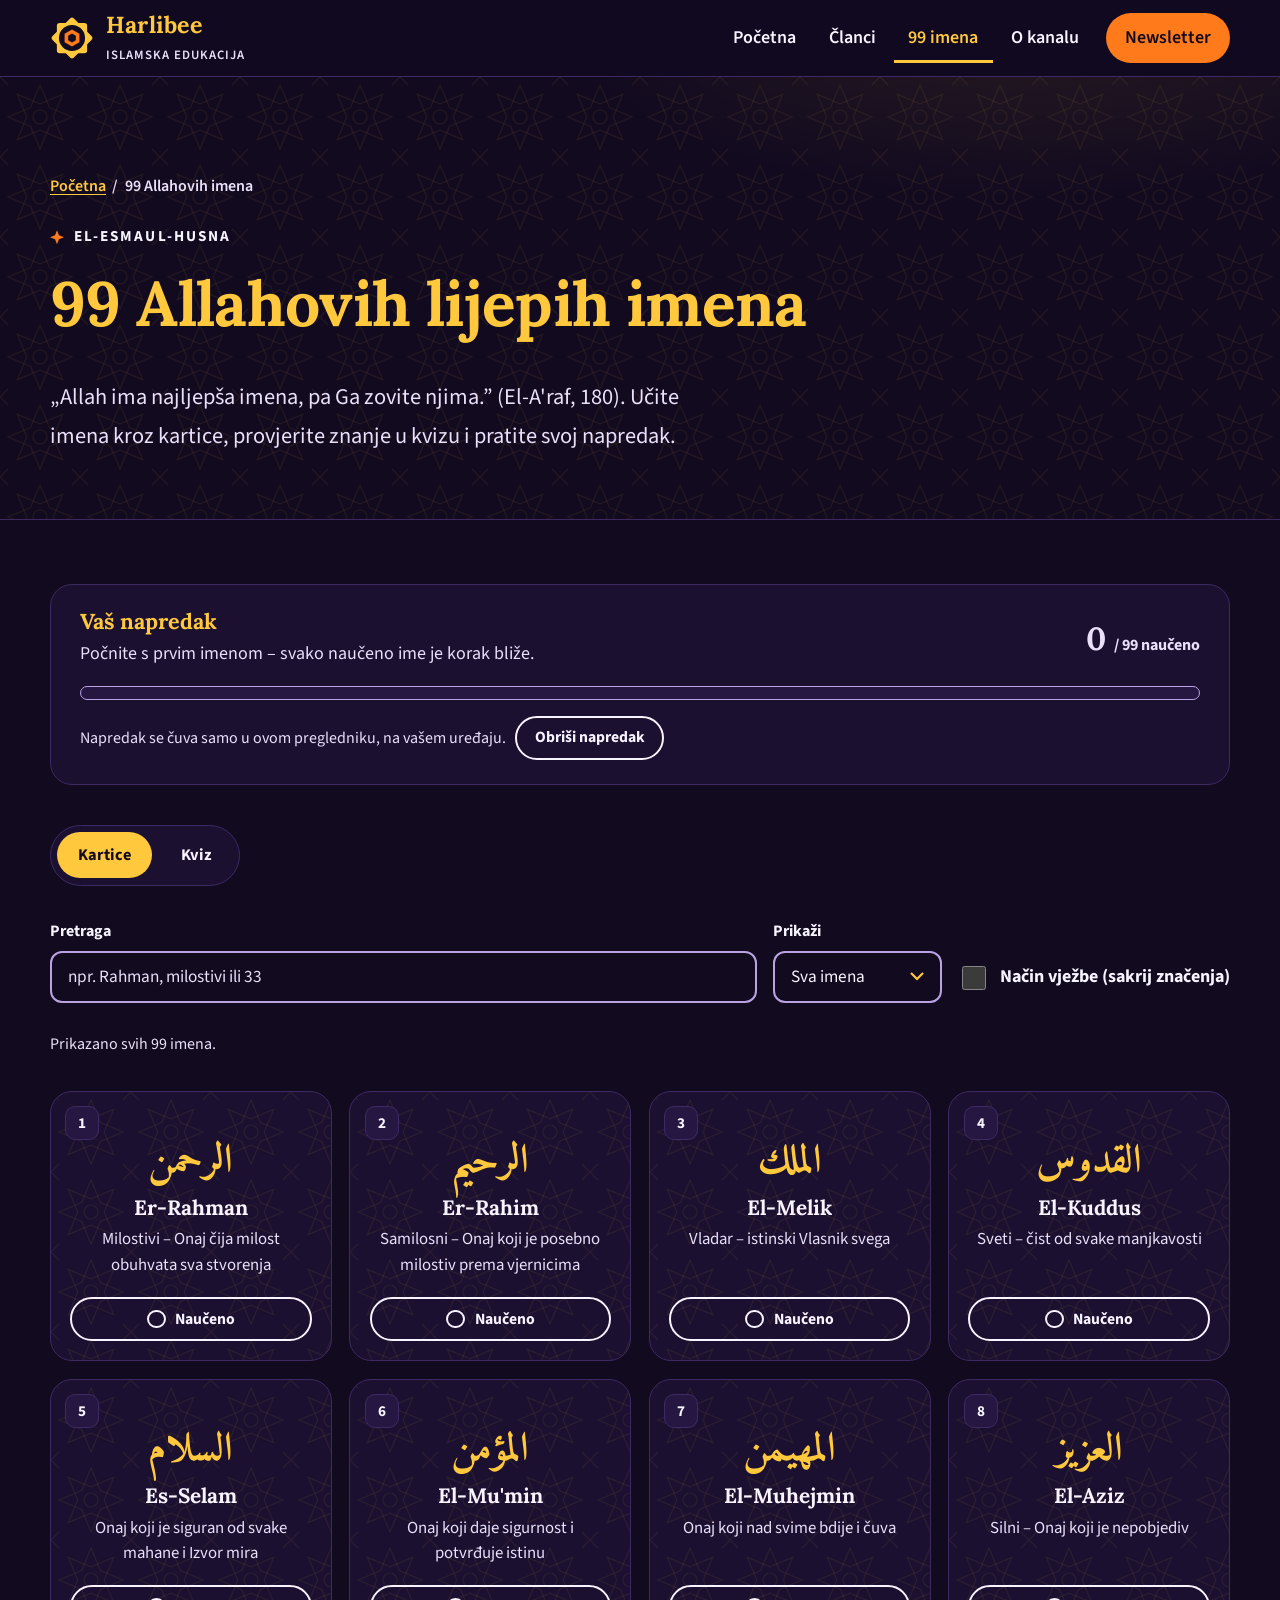
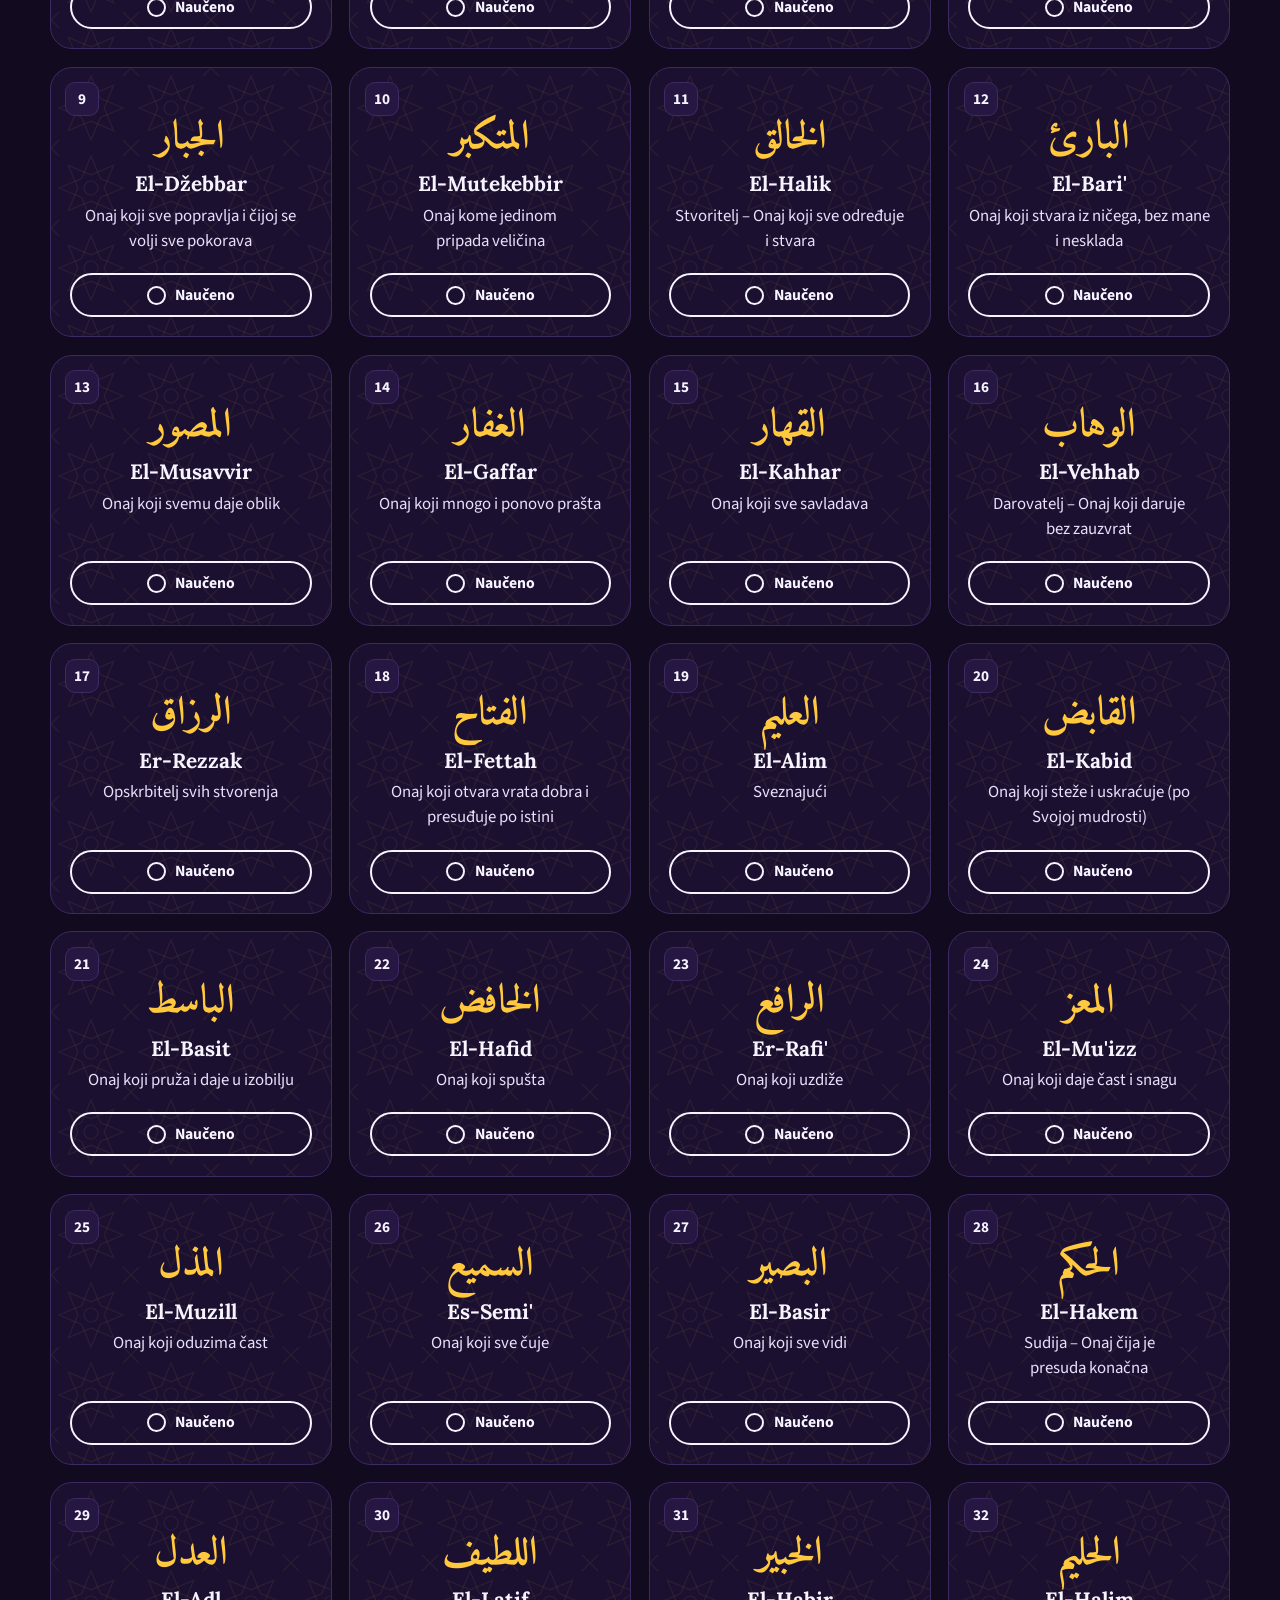
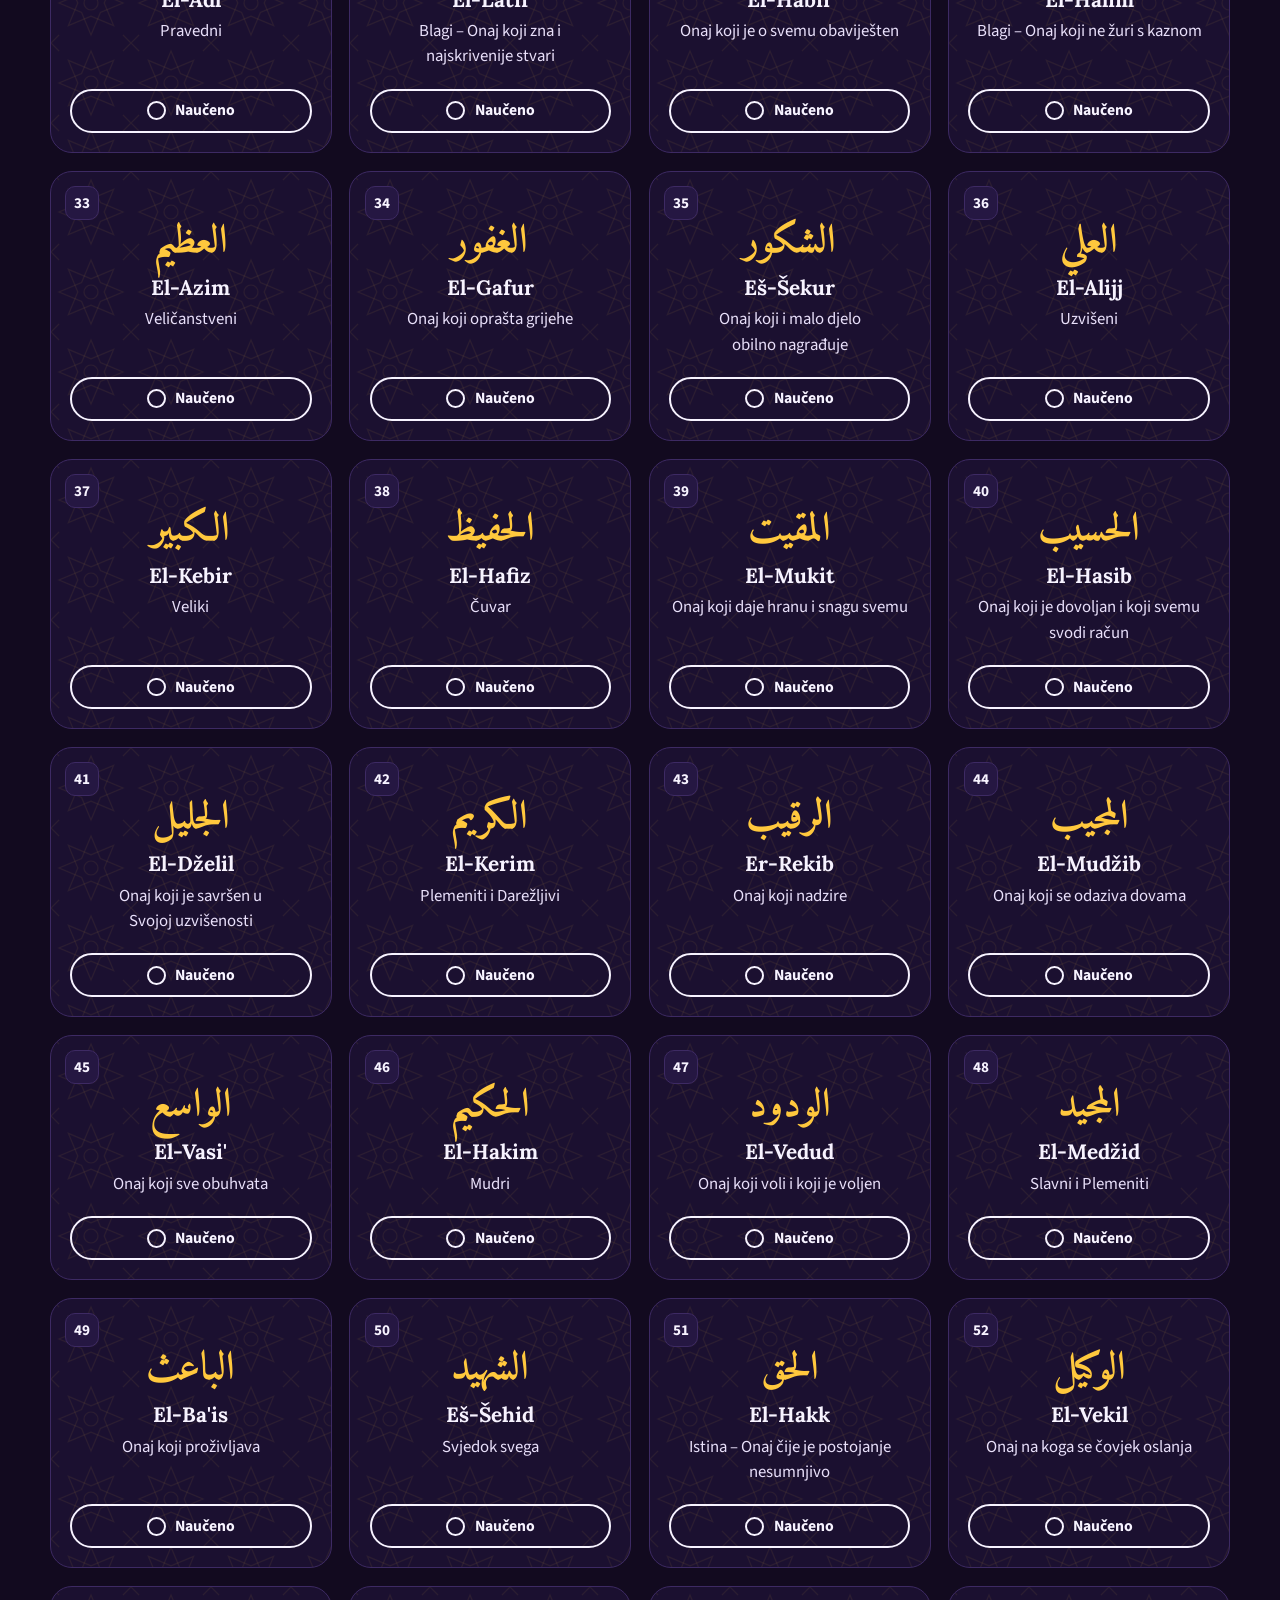
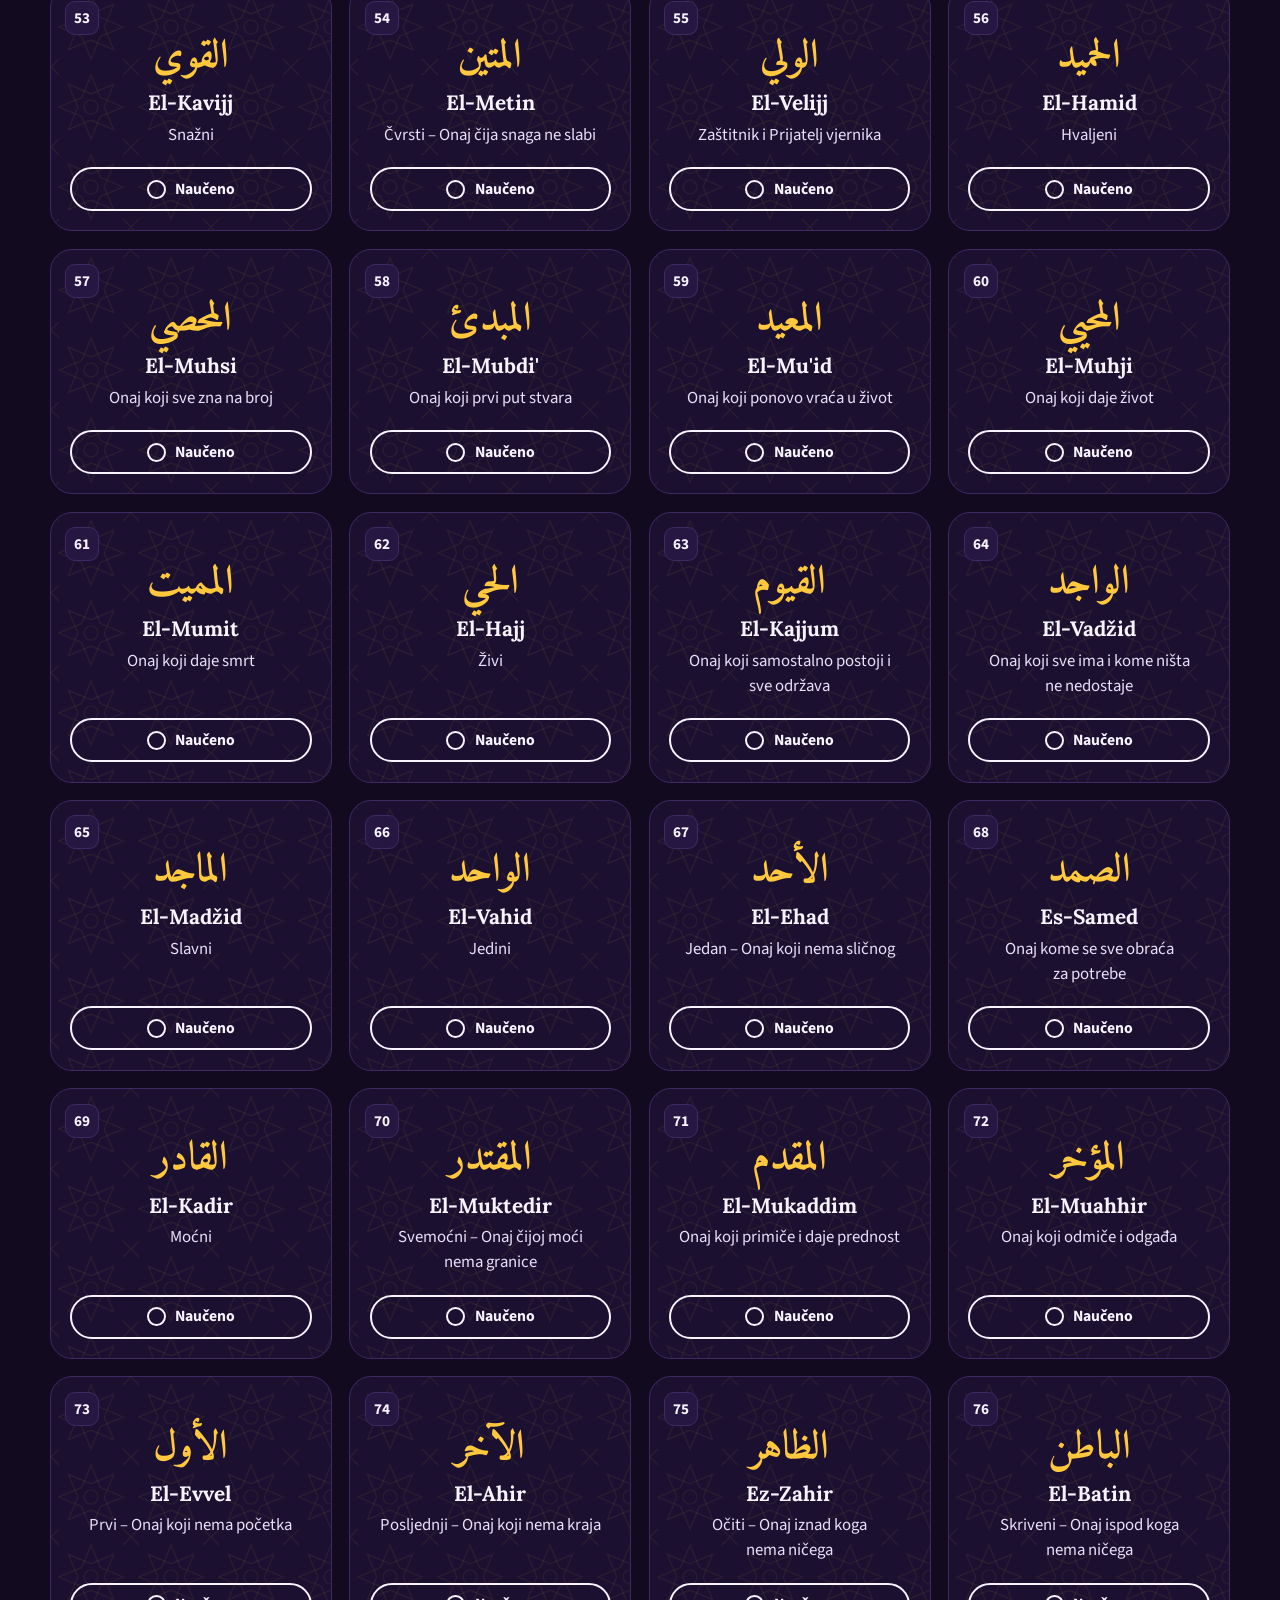
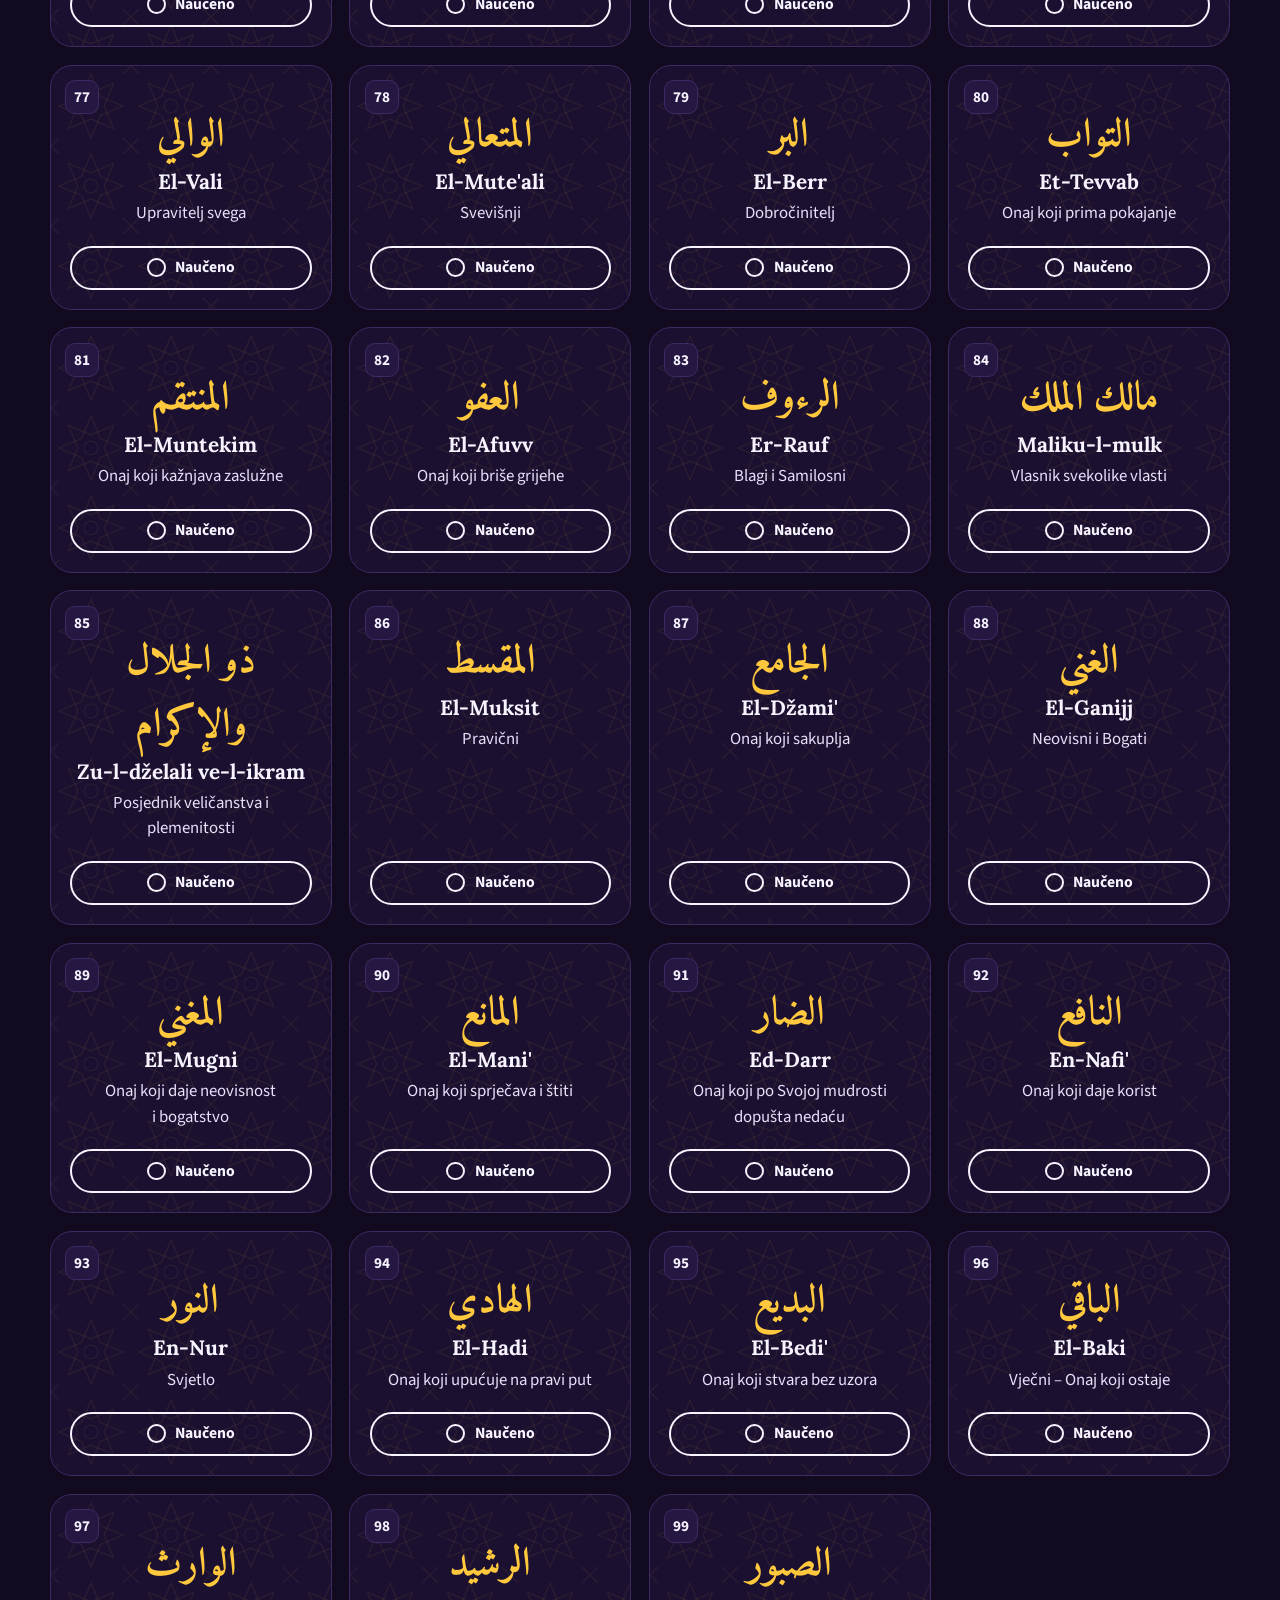
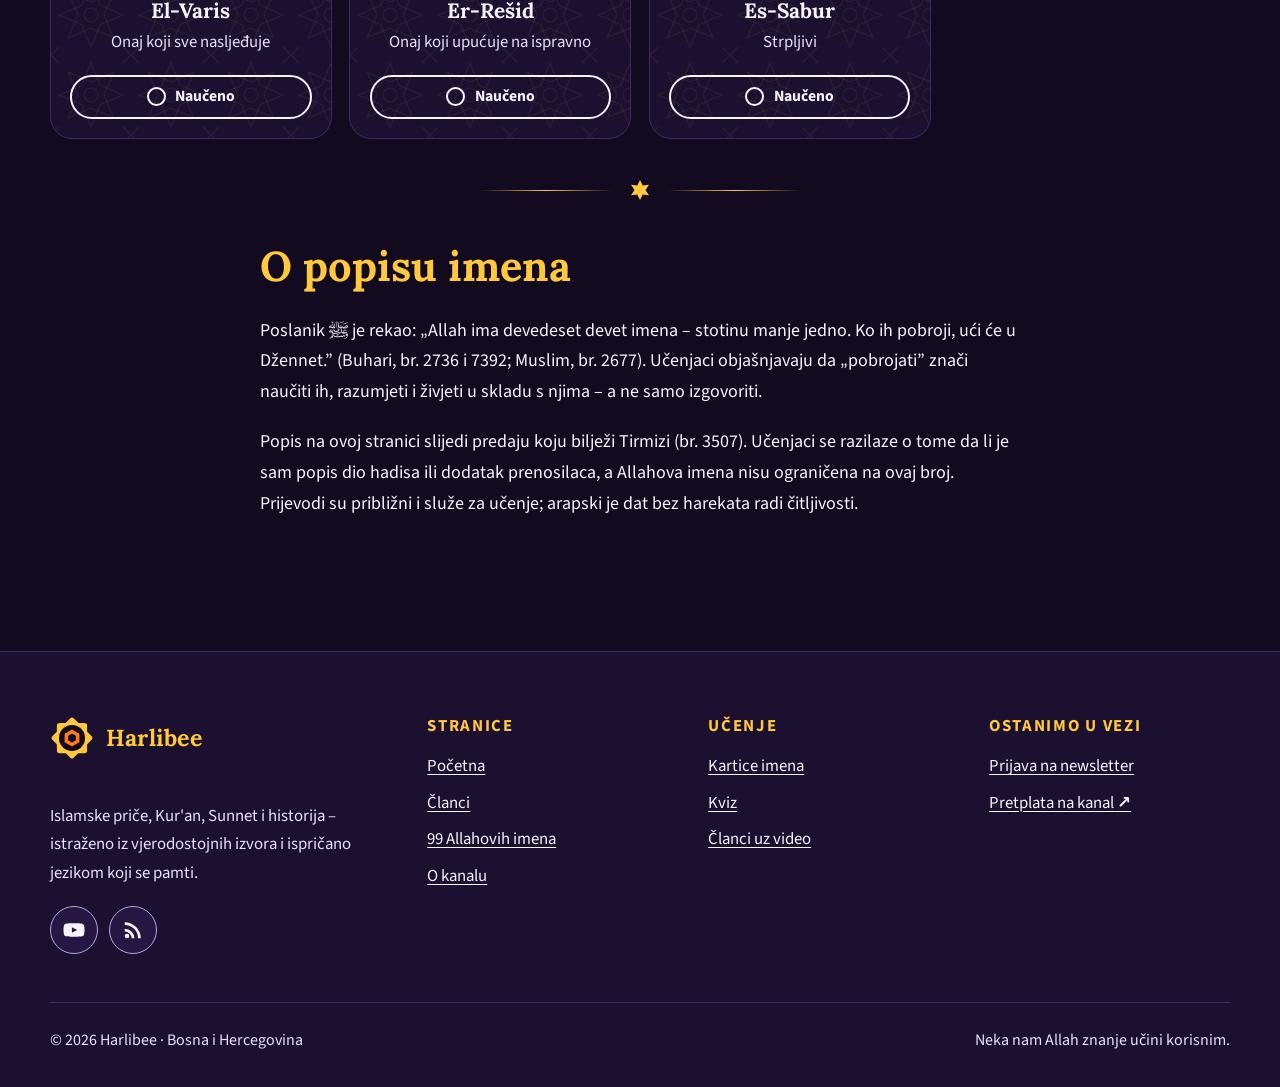
==== 99-imena/index.html @ d2c9470e "Nova statična web stranica za Harlibee kanal Islamski edukativni portal na bosanskom jeziku (HTML/CS" ====
<!doctype html>
<html lang="bs" class="no-js" data-root="../">
<head>
  <meta charset="utf-8">
  <meta name="viewport" content="width=device-width, initial-scale=1">
  <title>99 Allahovih imena – kartice, kviz i napredak | Harlibee</title>
  <meta name="description" content="Naučite 99 Allahovih lijepih imena: arapski zapis, transliteracija i značenje na bosanskom, kviz za provjeru znanja i praćenje napretka.">
  <link rel="canonical" href="https://br0nhi.github.io/harlibee/99-imena/">
  <meta name="theme-color" content="#120A1F">
  <meta name="color-scheme" content="dark">
  <link rel="icon" href="../favicon.svg" type="image/svg+xml">
  <link rel="apple-touch-icon" href="../assets/img/apple-touch-icon.png">
  <link rel="manifest" href="../site.webmanifest">

  <!-- Open Graph (Facebook, WhatsApp, Viber…) -->
  <meta property="og:type" content="website">
  <meta property="og:site_name" content="Harlibee">
  <meta property="og:locale" content="bs_BA">
  <meta property="og:title" content="99 Allahovih imena – kartice, kviz i napredak">
  <meta property="og:description" content="Naučite 99 Allahovih lijepih imena: arapski zapis, transliteracija i značenje na bosanskom, kviz za provjeru znanja i praćenje napretka.">
  <meta property="og:url" content="https://br0nhi.github.io/harlibee/99-imena/">
  <meta property="og:image" content="https://br0nhi.github.io/harlibee/assets/img/og/og-99-imena.png">
  <meta property="og:image:type" content="image/png">
  <meta property="og:image:width" content="1200">
  <meta property="og:image:height" content="630">
  <meta property="og:image:alt" content="99 Allahovih lijepih imena – Harlibee">
  <meta name="twitter:card" content="summary_large_image">

  <link rel="preload" href="../assets/fonts/SourceSans3-400-latin.woff2" as="font" type="font/woff2" crossorigin>
  <link rel="preload" href="../assets/fonts/Lora-700-latin.woff2" as="font" type="font/woff2" crossorigin>
  <link rel="stylesheet" href="../assets/css/style.css">
  <script src="../assets/js/main.js" defer></script>
  <script src="../assets/js/imena.js" defer></script>
  <script type="application/ld+json">
{
    "@context": "https://schema.org",
    "@type": "LearningResource",
    "name": "99 Allahovih lijepih imena",
    "url": "https://br0nhi.github.io/harlibee/99-imena/",
    "inLanguage": "bs",
    "learningResourceType": [
      "Flashcard",
      "Quiz"
    ],
    "isAccessibleForFree": true,
    "publisher": {
      "@type": "Organization",
      "@id": "https://br0nhi.github.io/harlibee/#organizacija",
      "name": "Harlibee",
      "url": "https://br0nhi.github.io/harlibee/",
      "logo": "https://br0nhi.github.io/harlibee/assets/img/apple-touch-icon.png",
      "sameAs": [
        "https://www.youtube.com/@harlibee"
      ]
    }
  }
  </script>
</head>
<body>
  <a class="skip-link" href="#sadrzaj">Preskoči na sadržaj</a>

  <header class="site-header">
    <div class="container header-inner">
      <a class="brand" href="../">
        <img src="../assets/img/logo.svg" alt="" width="44" height="44">
        <span><span class="brand-name">Harlibee</span><span class="brand-tag">Islamska edukacija</span></span>
      </a>
      <button class="nav-toggle" type="button" aria-expanded="false" aria-controls="site-nav">
        <span class="nav-toggle-bars" aria-hidden="true"></span>
        <span>Meni</span>
      </button>
      <nav class="site-nav" id="site-nav" aria-label="Glavna navigacija">
        <ul>
          <li><a href="../">Početna</a></li>
          <li><a href="../clanci/">Članci</a></li>
          <li><a href="../99-imena/" aria-current="page">99 imena</a></li>
          <li><a href="../o-kanalu/">O kanalu</a></li>
          <li class="nav-cta"><a href="../newsletter/">Newsletter</a></li>
        </ul>
      </nav>
    </div>
  </header>

  <main id="sadrzaj" tabindex="-1">
    <section class="page-hero" aria-labelledby="page-title">
      <div class="container">
        <nav class="breadcrumbs" aria-label="Putanja"><ol><li><a href="../">Početna</a></li><li><span aria-current="page">99 Allahovih imena</span></li></ol></nav>
        <p class="eyebrow">El-esmaul-husna</p>
        <h1 id="page-title">99 Allahovih lijepih imena</h1>
        <p class="lead">„Allah ima najljepša imena, pa Ga zovite njima.” (El-A'raf, 180). Učite imena kroz kartice, provjerite znanje u kvizu i pratite svoj napredak.</p>
      </div>
    </section>

    <section class="section" style="padding-top:clamp(2.5rem,6vw,4rem)">
      <div class="container" id="imena-app">
        <div class="progress-panel">
          <div>
            <h2>Vaš napredak</h2>
            <p id="progress-text">Počnite s prvim imenom – svako naučeno ime je korak bliže.</p>
          </div>
          <p class="progress-count" style="margin:0"><span data-progress-num>0</span> <small>/ 99 naučeno</small></p>
          <div class="progress-bar" role="progressbar" aria-label="Naučena imena" aria-valuemin="0" aria-valuemax="99" aria-valuenow="0"><span id="progress-bar-fill"></span></div>
          <p class="form-hint" style="grid-column:1/-1">Napredak se čuva samo u ovom pregledniku, na vašem uređaju. <button type="button" class="btn btn--ghost btn--small" id="progress-reset" style="margin-left:.4rem">Obriši napredak</button></p>
        </div>

        <div class="tabs" role="tablist" aria-label="Način učenja">
          <button type="button" role="tab" id="tab-kartice" aria-controls="panel-kartice" aria-selected="true">Kartice</button>
          <button type="button" role="tab" id="tab-kviz" aria-controls="panel-kviz" aria-selected="false" tabindex="-1">Kviz</button>
        </div>

        <div role="tabpanel" id="panel-kartice" aria-labelledby="tab-kartice">
          <div class="toolbar">
            <div class="field field--grow">
              <label for="names-search">Pretraga</label>
              <input id="names-search" type="search" placeholder="npr. Rahman, milostivi ili 33" autocomplete="off">
            </div>
            <div class="field">
              <label for="names-filter">Prikaži</label>
              <select id="names-filter">
                <option value="sva">Sva imena</option>
                <option value="nenaucena">Još nenaučena</option>
                <option value="naucena">Naučena</option>
              </select>
            </div>
            <label class="switch"><input type="checkbox" id="names-practice"> Način vježbe (sakrij značenja)</label>
          </div>
          <p id="names-count" class="form-hint" aria-live="polite"></p>
          <p id="names-live" class="visually-hidden" role="status" aria-live="polite"></p>
          <ul class="names-grid mt-2" id="names-grid" aria-busy="true" aria-label="Allahova imena">
            <li class="video-skeleton" aria-hidden="true" style="min-height:260px"></li>
            <li class="video-skeleton" aria-hidden="true" style="min-height:260px"></li>
            <li class="video-skeleton" aria-hidden="true" style="min-height:260px"></li>
          </ul>
          <p class="names-empty mt-2" id="names-empty" hidden>Nijedno ime ne odgovara pretrazi. Pokušajte s drugim pojmom ili izaberite „Sva imena”.</p>
          <noscript><p class="notice">Kartice, kviz i praćenje napretka zahtijevaju JavaScript.</p></noscript>
        </div>

        <div role="tabpanel" id="panel-kviz" aria-labelledby="tab-kviz" hidden>
          <div class="quiz" id="quiz-root"></div>
        </div>

        <div class="divider" aria-hidden="true"><svg viewBox="0 0 24 24"><path fill="currentColor" d="M12 1l3 6.2 6.8-.9-3.8 5.7 3.8 5.7-6.8-.9L12 23l-3-6.2-6.8.9 3.8-5.7L2.2 6.3 9 7.2z"/></svg></div>

        <div class="narrow">
          <h2>O popisu imena</h2>
          <p>Poslanik ﷺ je rekao: „Allah ima devedeset devet imena – stotinu manje jedno. Ko ih pobroji, ući će u Džennet.” (Buhari, br. 2736 i 7392; Muslim, br. 2677). Učenjaci objašnjavaju da „pobrojati” znači naučiti ih, razumjeti i živjeti u skladu s njima – a ne samo izgovoriti.</p>
          <p>Popis na ovoj stranici slijedi predaju koju bilježi Tirmizi (br. 3507). Učenjaci se razilaze o tome da li je sam popis dio hadisa ili dodatak prenosilaca, a Allahova imena nisu ograničena na ovaj broj. Prijevodi su približni i služe za učenje; arapski je dat bez harekata radi čitljivosti.</p>
        </div>
      </div>
    </section>

  </main>

  <footer class="site-footer">
    <div class="container">
      <div class="footer-grid">
        <div>
          <a class="brand" href="../">
            <img src="../assets/img/logo.svg" alt="" width="44" height="44">
            <span class="brand-name">Harlibee</span>
          </a>
          <p class="mt-2">Islamske priče, Kur'an, Sunnet i historija – istraženo iz vjerodostojnih izvora i ispričano jezikom koji se pamti.</p>
          <div class="social">
            <a href="https://www.youtube.com/@harlibee" target="_blank" rel="noopener"><svg viewBox="0 0 24 24" aria-hidden="true" focusable="false"><path fill="currentColor" d="M23 7.2a3 3 0 0 0-2.1-2.1C19 4.6 12 4.6 12 4.6s-7 0-8.9.5A3 3 0 0 0 1 7.2 31 31 0 0 0 .5 12 31 31 0 0 0 1 16.8a3 3 0 0 0 2.1 2.1c1.9.5 8.9.5 8.9.5s7 0 8.9-.5a3 3 0 0 0 2.1-2.1 31 31 0 0 0 .5-4.8 31 31 0 0 0-.5-4.8zM9.7 15.1V8.9l5.8 3.1z"/></svg><span class="visually-hidden">Harlibee na YouTubeu (novi prozor)</span></a>
            <a href="https://www.youtube.com/feeds/videos.xml?channel_id=UClXAOFnoNj5lPWU11vw2Rqw" target="_blank" rel="noopener"><svg viewBox="0 0 24 24" aria-hidden="true" focusable="false" fill="currentColor"><circle cx="5.5" cy="18.5" r="2.5"/><path d="M3 10.5v3a7.5 7.5 0 0 1 7.5 7.5h3A10.5 10.5 0 0 0 3 10.5zM3 3.5v3A14.5 14.5 0 0 1 17.5 21h3A17.5 17.5 0 0 0 3 3.5z"/></svg><span class="visually-hidden">RSS feed novih videa (novi prozor)</span></a>
          </div>
        </div>
        <nav aria-label="Stranice">
          <h2>Stranice</h2>
          <ul>
            <li><a href="../">Početna</a></li>
            <li><a href="../clanci/">Članci</a></li>
            <li><a href="../99-imena/">99 Allahovih imena</a></li>
            <li><a href="../o-kanalu/">O kanalu</a></li>
          </ul>
        </nav>
        <div>
          <h2>Učenje</h2>
          <ul>
            <li><a href="../99-imena/#panel-kartice">Kartice imena</a></li>
            <li><a href="../99-imena/#panel-kviz">Kviz</a></li>
            <li><a href="../clanci/">Članci uz video</a></li>
          </ul>
        </div>
        <div>
          <h2>Ostanimo u vezi</h2>
          <ul>
            <li><a href="../newsletter/">Prijava na newsletter</a></li>
            <li><a class="ext" href="https://www.youtube.com/@harlibee?sub_confirmation=1" target="_blank" rel="noopener">Pretplata na kanal<span class="visually-hidden"> (novi prozor)</span></a></li>
          </ul>
        </div>
      </div>
      <div class="footer-bottom">
        <p>© <span data-year>2026</span> Harlibee · Bosna i Hercegovina</p>
        <p>Neka nam Allah znanje učini korisnim.</p>
      </div>
    </div>
  </footer>
</body>
</html>
---- assets/css/style.css ----
/* ==========================================================================
   Harlibee — islamski edukativni portal
   Paleta (high contrast, provjereno prema WCAG 2.2):
   tekst #F7F3FF na #120A1F = 17.6:1 · zlatna #FFC83D = 12.5:1
   dugme: #120A1F na #FF7A1A = 7.4:1 · tekst na površini #251742 >= 12.9:1
   ========================================================================== */

/* Fontovi su hostovani lokalno (brže, bez slanja podataka trećoj strani). Licenca: SIL Open Font License. */
@font-face { font-family: "Amiri"; font-style: normal; font-weight: 700; font-display: swap; src: url("../fonts/Amiri-700-arabic.woff2") format("woff2"); unicode-range: U+0600-06FF, U+0750-077F, U+0870-088E, U+0890-0891, U+0897-08E1, U+08E3-08FF, U+200C-200E, U+2010-2011, U+204F, U+2E41, U+FB50-FDFF, U+FE70-FE74, U+FE76-FEFC, U+102E0-102FB, U+10E60-10E7E, U+10EC2-10EC4, U+10EFC-10EFF, U+1EE00-1EE03, U+1EE05-1EE1F, U+1EE21-1EE22, U+1EE24, U+1EE27, U+1EE29-1EE32, U+1EE34-1EE37, U+1EE39, U+1EE3B, U+1EE42, U+1EE47, U+1EE49, U+1EE4B, U+1EE4D-1EE4F, U+1EE51-1EE52, U+1EE54, U+1EE57, U+1EE59, U+1EE5B, U+1EE5D, U+1EE5F, U+1EE61-1EE62, U+1EE64, U+1EE67-1EE6A, U+1EE6C-1EE72, U+1EE74-1EE77, U+1EE79-1EE7C, U+1EE7E, U+1EE80-1EE89, U+1EE8B-1EE9B, U+1EEA1-1EEA3, U+1EEA5-1EEA9, U+1EEAB-1EEBB, U+1EEF0-1EEF1; }
@font-face { font-family: "Lora"; font-style: normal; font-weight: 700; font-display: swap; src: url("../fonts/Lora-700-latin-ext.woff2") format("woff2"); unicode-range: U+0100-02BA, U+02BD-02C5, U+02C7-02CC, U+02CE-02D7, U+02DD-02FF, U+0304, U+0308, U+0329, U+1D00-1DBF, U+1E00-1E9F, U+1EF2-1EFF, U+2020, U+20A0-20AB, U+20AD-20C0, U+2113, U+2C60-2C7F, U+A720-A7FF; }
@font-face { font-family: "Lora"; font-style: normal; font-weight: 700; font-display: swap; src: url("../fonts/Lora-700-latin.woff2") format("woff2"); unicode-range: U+0000-00FF, U+0131, U+0152-0153, U+02BB-02BC, U+02C6, U+02DA, U+02DC, U+0304, U+0308, U+0329, U+2000-206F, U+20AC, U+2122, U+2191, U+2193, U+2212, U+2215, U+FEFF, U+FFFD; }
@font-face { font-family: "Source Sans 3"; font-style: normal; font-weight: 600 700; font-display: swap; src: url("../fonts/SourceSans3-600-latin-ext.woff2") format("woff2"); unicode-range: U+0100-02BA, U+02BD-02C5, U+02C7-02CC, U+02CE-02D7, U+02DD-02FF, U+0304, U+0308, U+0329, U+1D00-1DBF, U+1E00-1E9F, U+1EF2-1EFF, U+2020, U+20A0-20AB, U+20AD-20C0, U+2113, U+2C60-2C7F, U+A720-A7FF; }
@font-face { font-family: "Source Sans 3"; font-style: normal; font-weight: 600 700; font-display: swap; src: url("../fonts/SourceSans3-600-latin.woff2") format("woff2"); unicode-range: U+0000-00FF, U+0131, U+0152-0153, U+02BB-02BC, U+02C6, U+02DA, U+02DC, U+0304, U+0308, U+0329, U+2000-206F, U+20AC, U+2122, U+2191, U+2193, U+2212, U+2215, U+FEFF, U+FFFD; }
@font-face { font-family: "Source Sans 3"; font-style: normal; font-weight: 400; font-display: swap; src: url("../fonts/SourceSans3-400-latin-ext.woff2") format("woff2"); unicode-range: U+0100-02BA, U+02BD-02C5, U+02C7-02CC, U+02CE-02D7, U+02DD-02FF, U+0304, U+0308, U+0329, U+1D00-1DBF, U+1E00-1E9F, U+1EF2-1EFF, U+2020, U+20A0-20AB, U+20AD-20C0, U+2113, U+2C60-2C7F, U+A720-A7FF; }
@font-face { font-family: "Source Sans 3"; font-style: normal; font-weight: 400; font-display: swap; src: url("../fonts/SourceSans3-400-latin.woff2") format("woff2"); unicode-range: U+0000-00FF, U+0131, U+0152-0153, U+02BB-02BC, U+02C6, U+02DA, U+02DC, U+0304, U+0308, U+0329, U+2000-206F, U+20AC, U+2122, U+2191, U+2193, U+2212, U+2215, U+FEFF, U+FFFD; }

:root {
  --bg: #120A1F;
  --surface: #1B1030;
  --surface-2: #251742;
  --line: #3D2A63;          /* samo dekorativne linije */
  --line-strong: #B9A3E3;   /* rubovi polja za unos, >= 3:1 */
  --text: #F7F3FF;
  --text-soft: #E9E0FA;     /* >= 12.9:1 na svim površinama */
  --gold: #FFC83D;
  --orange: #FF7A1A;
  --orange-hover: #FFC83D;
  --on-accent: #120A1F;
  --success: #7CF2B0;       /* 13.4:1 na #120A1F */
  --danger: #FFB3B3;        /* 11.6:1 na #120A1F */

  --font-body: "Source Sans 3", "Amiri", "Segoe UI", system-ui, -apple-system, sans-serif;
  --font-head: "Lora", "Amiri", Georgia, "Times New Roman", serif;
  --font-ar: "Amiri", "Noto Naskh Arabic", "Traditional Arabic", serif;

  --radius: 14px;
  --radius-lg: 22px;
  --max: 1180px;
  --gutter: clamp(1rem, 4vw, 2rem);
  --space: clamp(4rem, 9vw, 7rem);
  --shadow: 0 18px 40px -20px rgba(0, 0, 0, .8);

  --pattern: url("data:image/svg+xml,%3Csvg xmlns='http://www.w3.org/2000/svg' width='80' height='80' viewBox='0 0 80 80'%3E%3Cg fill='none' stroke='%23FFC83D' stroke-opacity='.07' stroke-width='1.2'%3E%3Cpath d='M40 8l9.4 22.6L72 40l-22.6 9.4L40 72l-9.4-22.6L8 40l22.6-9.4z'/%3E%3Cpath d='M17.4 17.4L40 26.8l22.6-9.4-9.4 22.6 9.4 22.6L40 53.2l-22.6 9.4 9.4-22.6z'/%3E%3Ccircle cx='40' cy='40' r='7'/%3E%3Cpath d='M0 0l8 8M80 0l-8 8M0 80l8-8M80 80l-8-8'/%3E%3C/g%3E%3C/svg%3E");

  color-scheme: dark;
}

/* ---------- Osnova ---------- */
*, *::before, *::after { box-sizing: border-box; }
[hidden] { display: none !important; }
html { -webkit-text-size-adjust: 100%; scroll-padding-top: 6rem; }
@media (prefers-reduced-motion: no-preference) { html { scroll-behavior: smooth; } }

body {
  margin: 0;
  background: var(--bg);
  color: var(--text);
  font-family: var(--font-body);
  font-size: 1.125rem;
  font-weight: 400;
  line-height: 1.7;
  text-rendering: optimizeLegibility;
  overflow-x: hidden;
}

img, svg, video, iframe { max-width: 100%; display: block; }
img { height: auto; }

h1, h2, h3, h4 {
  font-family: var(--font-head);
  font-weight: 700;
  line-height: 1.2;
  color: var(--gold);
  margin: 0 0 .6em;
  text-wrap: balance;
}
h1 { font-size: clamp(2.2rem, 5.5vw, 3.9rem); letter-spacing: -.01em; }
h2 { font-size: clamp(1.75rem, 3.6vw, 2.6rem); }
h3 { font-size: clamp(1.25rem, 2.2vw, 1.5rem); }
p { margin: 0 0 1.1em; }
p, li { text-wrap: pretty; }
strong { font-weight: 700; color: var(--text); }

a {
  color: var(--gold);
  text-decoration: underline;
  text-decoration-thickness: .08em;
  text-underline-offset: .2em;
}
a:hover { text-decoration-thickness: .16em; }

/* Jasno vidljiv fokus za tastaturu */
:focus { outline: none; }
:focus-visible {
  outline: 3px solid var(--gold);
  outline-offset: 3px;
  border-radius: 6px;
  box-shadow: 0 0 0 7px var(--bg);
}
.btn:focus-visible { outline-color: var(--text); box-shadow: 0 0 0 6px var(--bg), 0 0 0 9px var(--gold); }

::selection { background: var(--gold); color: var(--on-accent); }

.visually-hidden {
  position: absolute !important; width: 1px; height: 1px; padding: 0; margin: -1px;
  overflow: hidden; clip: rect(0 0 0 0); white-space: nowrap; border: 0;
}

.skip-link {
  position: absolute; left: 1rem; top: -100px; z-index: 1000;
  background: var(--gold); color: var(--on-accent); font-weight: 700;
  padding: .8rem 1.2rem; border-radius: 10px; text-decoration: none;
}
.skip-link:focus { top: 1rem; }

.container { width: min(100% - 2 * var(--gutter), var(--max)); margin-inline: auto; }
.narrow { width: min(100% - 2 * var(--gutter), 760px); margin-inline: auto; }

.section { padding-block: var(--space); position: relative; }
.section--alt { background: var(--surface); border-block: 1px solid var(--line); }
.section--pattern { background-color: var(--bg); background-image: var(--pattern); }

.eyebrow {
  display: inline-flex; align-items: center; gap: .6rem;
  font-size: .95rem; font-weight: 700; letter-spacing: .14em; text-transform: uppercase;
  color: var(--text); margin-bottom: 1rem;
}
.eyebrow::before {
  content: ""; width: 14px; height: 14px; flex: none;
  background: var(--orange);
  clip-path: polygon(50% 0, 64% 36%, 100% 50%, 64% 64%, 50% 100%, 36% 64%, 0 50%, 36% 36%);
}

.lead { font-size: clamp(1.2rem, 2vw, 1.4rem); color: var(--text-soft); max-width: 62ch; }

.section-head { display: flex; flex-wrap: wrap; align-items: end; justify-content: space-between; gap: 1rem 2rem; margin-bottom: 2.5rem; }
.section-head h2 { margin: 0; }
.section-head p { margin: .5rem 0 0; color: var(--text-soft); max-width: 60ch; }

/* Ukrasni razdjelnik sa osmokrakom zvijezdom */
.divider {
  display: flex; align-items: center; gap: 1rem; color: var(--gold);
  margin: 2.5rem auto; max-width: 320px;
}
.divider::before, .divider::after { content: ""; flex: 1; height: 1px; background: linear-gradient(90deg, transparent, var(--gold), transparent); }
.divider svg { width: 22px; height: 22px; flex: none; }

/* ---------- Dugmad ---------- */
.btn {
  --_bg: var(--orange);
  display: inline-flex; align-items: center; justify-content: center; gap: .6rem;
  min-height: 48px; padding: .75rem 1.5rem;
  font: 700 1.05rem/1.2 var(--font-body);
  color: var(--on-accent); background: var(--_bg);
  border: 2px solid var(--_bg); border-radius: 999px;
  text-decoration: none; cursor: pointer;
  transition: background-color .2s, border-color .2s, transform .2s;
}
.btn:hover { --_bg: var(--orange-hover); text-decoration: none; }
.btn:active { transform: translateY(1px); }
.btn svg { width: 1.2em; height: 1.2em; flex: none; }
.btn--ghost { background: transparent; color: var(--text); border-color: var(--text); }
.btn--ghost:hover { background: var(--text); color: var(--on-accent); border-color: var(--text); }
.btn--small { min-height: 44px; padding: .5rem 1.1rem; font-size: .98rem; }
.btn[disabled], .btn[aria-disabled="true"] { cursor: not-allowed; opacity: 1; background: var(--surface-2); border-color: var(--line-strong); color: var(--text); }
.btn-row { display: flex; flex-wrap: wrap; gap: .9rem; }

.link-arrow { font-weight: 700; display: inline-flex; align-items: center; gap: .4rem; }
.link-arrow::after { content: "→"; transition: transform .2s; }
.link-arrow:hover::after { transform: translateX(4px); }

/* ---------- Zaglavlje ---------- */
.site-header {
  position: sticky; top: 0; z-index: 100;
  background: rgba(18, 10, 31, .94);
  border-bottom: 1px solid var(--line);
}
@supports (backdrop-filter: blur(10px)) {
  .site-header { background: rgba(18, 10, 31, .82); backdrop-filter: blur(12px) saturate(1.3); }
}
.header-inner { display: flex; align-items: center; justify-content: space-between; gap: 1rem; min-height: 76px; }

.brand { display: inline-flex; align-items: center; gap: .75rem; text-decoration: none; color: var(--text); }
.brand:hover { text-decoration: none; }
.brand img { width: 44px; height: 44px; }
.brand-name { font: 700 1.45rem/1 var(--font-head); color: var(--gold); letter-spacing: .01em; }
.brand-tag { display: block; font: 600 .8rem/1.2 var(--font-body); color: var(--text-soft); letter-spacing: .08em; text-transform: uppercase; margin-top: .25rem; }

.nav-toggle {
  display: none; align-items: center; gap: .5rem;
  min-height: 48px; padding: .5rem 1rem;
  background: transparent; color: var(--text);
  border: 2px solid var(--line-strong); border-radius: 999px;
  font: 700 1rem var(--font-body); cursor: pointer;
}
.nav-toggle-bars { position: relative; width: 20px; height: 2px; background: currentColor; border-radius: 2px; }
.nav-toggle-bars::before, .nav-toggle-bars::after { content: ""; position: absolute; left: 0; width: 20px; height: 2px; background: currentColor; border-radius: 2px; transition: transform .2s; }
.nav-toggle-bars::before { top: -6px; }
.nav-toggle-bars::after { top: 6px; }
.nav-toggle[aria-expanded="true"] .nav-toggle-bars { background: transparent; }
.nav-toggle[aria-expanded="true"] .nav-toggle-bars::before { transform: translateY(6px) rotate(45deg); }
.nav-toggle[aria-expanded="true"] .nav-toggle-bars::after { transform: translateY(-6px) rotate(-45deg); }

.site-nav ul { list-style: none; margin: 0; padding: 0; display: flex; align-items: center; gap: .25rem; }
.site-nav a {
  display: block; padding: .6rem .9rem; border-radius: 999px;
  color: var(--text); text-decoration: none; font-weight: 600;
}
.site-nav a:hover { background: var(--surface-2); }
.site-nav a[aria-current="page"] { color: var(--gold); box-shadow: inset 0 -3px 0 var(--gold); border-radius: 6px 6px 0 0; }
.site-nav .nav-cta a { background: var(--orange); color: var(--on-accent); margin-left: .5rem; padding-inline: 1.2rem; }
.site-nav .nav-cta a:hover { background: var(--gold); }
.site-nav .nav-cta a[aria-current="page"] { box-shadow: none; border-radius: 999px; }

@media (max-width: 920px) {
  .nav-toggle { display: inline-flex; }
  .site-nav { position: absolute; inset: 100% 0 auto 0; background: var(--bg); border-bottom: 1px solid var(--line); display: none; }
  .site-nav.is-open { display: block; }
  .site-nav ul { flex-direction: column; align-items: stretch; padding: 1rem var(--gutter) 1.5rem; gap: .3rem; }
  .site-nav a { padding: .9rem 1rem; font-size: 1.1rem; border-radius: 10px; }
  .site-nav a[aria-current="page"] { box-shadow: inset 4px 0 0 var(--gold); border-radius: 4px 10px 10px 4px; background: var(--surface); }
  .site-nav .nav-cta a { margin: .5rem 0 0; text-align: center; border-radius: 999px; }
  .no-js .site-nav { position: static; display: block; }
}

/* ---------- Hero ---------- */
.hero {
  position: relative; overflow: hidden;
  padding-block: clamp(4rem, 10vw, 8rem) clamp(4rem, 8vw, 6.5rem);
  background:
    radial-gradient(60rem 30rem at 85% -10%, rgba(255, 200, 61, .10), transparent 60%),
    radial-gradient(40rem 26rem at -10% 110%, rgba(255, 122, 26, .09), transparent 60%),
    var(--pattern), var(--bg);
}
.hero-grid { display: grid; grid-template-columns: 1.15fr .85fr; gap: clamp(2rem, 6vw, 5rem); align-items: center; }
.hero h1 { margin-bottom: .45em; }
.hero h1 .accent { color: var(--text); display: block; }
.hero .lead { margin-bottom: 2rem; }
.hero-art { position: relative; justify-self: center; width: min(100%, 420px); aspect-ratio: 1; }
.hero-art svg { width: 100%; height: 100%; }
.hero-art .ayah {
  position: absolute; inset: 0; display: grid; place-content: center; text-align: center; padding: 22%;
}
.hero-art .ayah p { margin: 0; }
.hero-art .ayah .ar { font: 700 clamp(1.5rem, 3.6vw, 2.2rem)/1.8 var(--font-ar); color: var(--gold); }
.hero-art .ayah .tr { font-size: .98rem; color: var(--text); line-height: 1.45; margin-top: .4rem; }
.hero-art .ayah .ref { font-size: .88rem; color: var(--text-soft); font-weight: 600; margin-top: .4rem; }

.hero-points { display: flex; flex-wrap: wrap; gap: .6rem 1.4rem; list-style: none; padding: 0; margin: 2.2rem 0 0; }
.hero-points li { display: flex; align-items: center; gap: .5rem; font-weight: 600; color: var(--text-soft); }
.hero-points svg { width: 20px; height: 20px; color: var(--gold); flex: none; }

@media (max-width: 860px) {
  .hero-grid { grid-template-columns: 1fr; }
  .hero-art { width: min(100%, 340px); order: -1; }
}

/* Unutrašnje zaglavlje stranice */
.page-hero {
  padding-block: clamp(3.5rem, 8vw, 6rem) clamp(2.5rem, 6vw, 4rem);
  background: radial-gradient(50rem 22rem at 80% -20%, rgba(255, 200, 61, .10), transparent 60%), var(--pattern), var(--bg);
  border-bottom: 1px solid var(--line);
}
.page-hero .lead { margin-bottom: 0; }

.breadcrumbs ol { list-style: none; display: flex; flex-wrap: wrap; gap: .4rem; padding: 0; margin: 0 0 1.5rem; font-size: 1rem; font-weight: 600; }
.breadcrumbs li:not(:last-child)::after { content: "/"; margin-left: .4rem; color: var(--text-soft); }
.breadcrumbs [aria-current] { color: var(--text-soft); }

/* ---------- Kartice i mreže ---------- */
.grid { display: grid; gap: clamp(1rem, 2.5vw, 1.75rem); }
.grid--3 { grid-template-columns: repeat(auto-fill, minmax(min(100%, 300px), 1fr)); }
.grid--4 { grid-template-columns: repeat(auto-fill, minmax(min(100%, 240px), 1fr)); }
.grid--2 { grid-template-columns: repeat(auto-fit, minmax(min(100%, 380px), 1fr)); }

.card {
  position: relative; display: flex; flex-direction: column;
  background: var(--surface); border: 1px solid var(--line); border-radius: var(--radius-lg);
  padding: clamp(1.4rem, 3vw, 2rem); box-shadow: var(--shadow);
  transition: border-color .2s, transform .2s;
}
.card:hover { border-color: var(--gold); }
.card h3 { margin-bottom: .4em; }
.card p { color: var(--text-soft); }
.card p:last-child { margin-bottom: 0; }
.card-icon {
  width: 56px; height: 56px; display: grid; place-items: center; margin-bottom: 1.2rem;
  border-radius: 16px; background: var(--surface-2); color: var(--gold); border: 1px solid var(--line);
}
.card-icon svg { width: 28px; height: 28px; }

/* Klikabilna kartica: cijela površina, jedan link */
.card--link a.stretched::after { content: ""; position: absolute; inset: 0; border-radius: inherit; }
.card--link a.stretched { text-decoration: none; color: var(--gold); }
.card--link:hover a.stretched { text-decoration: underline; }
.card--link:focus-within { border-color: var(--gold); }
.card--link a.stretched:focus-visible { outline: none; box-shadow: none; }
.card--link:has(a.stretched:focus-visible) { outline: 3px solid var(--gold); outline-offset: 4px; }

/* ---------- Video ---------- */
.video-card { padding: 0; overflow: hidden; }
.video-card .thumb { position: relative; aspect-ratio: 16 / 9; background: var(--surface-2); overflow: hidden; }
.video-card .thumb img { width: 100%; height: 100%; object-fit: cover; transition: transform .4s; }
.video-card:hover .thumb img { transform: scale(1.04); }
.video-card .thumb .play {
  position: absolute; right: .9rem; bottom: .9rem; width: 48px; height: 48px; border-radius: 50%;
  display: grid; place-items: center; background: var(--orange); color: var(--on-accent);
}
.video-card .thumb .play svg { width: 20px; height: 20px; margin-left: 3px; }
.video-card .body { padding: 1.25rem 1.4rem 1.5rem; display: flex; flex-direction: column; gap: .5rem; flex: 1; }
.video-card h3 { font-size: 1.2rem; margin: 0; line-height: 1.35; }
.meta { font-size: .98rem; font-weight: 600; color: var(--text-soft); display: flex; flex-wrap: wrap; gap: .3rem 1rem; }
.meta span { display: inline-flex; align-items: center; gap: .35rem; }

.video-skeleton { min-height: 320px; background: linear-gradient(100deg, var(--surface) 30%, var(--surface-2) 50%, var(--surface) 70%) 0 0 / 300% 100%; border-radius: var(--radius-lg); }
@media (prefers-reduced-motion: no-preference) { .video-skeleton { animation: shimmer 1.6s infinite linear; } }
@keyframes shimmer { to { background-position: -150% 0; } }

/* Lagani YouTube player: iframe se učitava tek na klik (brže i privatnije) */
.yt {
  position: relative; aspect-ratio: 16 / 9; width: 100%;
  border-radius: var(--radius-lg); overflow: hidden; background: #000;
  border: 1px solid var(--line); box-shadow: var(--shadow);
}
.yt iframe { position: absolute; inset: 0; width: 100%; height: 100%; border: 0; }
.yt-button {
  position: absolute; inset: 0; width: 100%; height: 100%; padding: 0; margin: 0;
  border: 0; background: #000; cursor: pointer; color: var(--text);
}
.yt-button img { width: 100%; height: 100%; object-fit: cover; opacity: .82; transition: opacity .2s; }
.yt-button:hover img { opacity: 1; }
.yt-button .yt-play {
  position: absolute; left: 50%; top: 50%; transform: translate(-50%, -50%);
  display: inline-flex; align-items: center; gap: .6rem;
  background: var(--orange); color: var(--on-accent);
  font: 700 1.05rem var(--font-body); padding: .9rem 1.5rem; border-radius: 999px;
  box-shadow: 0 10px 30px rgba(0, 0, 0, .5);
}
.yt-button:hover .yt-play { background: var(--gold); }
.yt-button .yt-play svg { width: 22px; height: 22px; }
.yt-button:focus-visible { outline: 4px solid var(--gold); outline-offset: -4px; box-shadow: none; border-radius: 0; }
.yt-note { font-size: 1rem; color: var(--text-soft); margin-top: .8rem; }

.featured-video { display: grid; grid-template-columns: 1.4fr 1fr; gap: clamp(1.5rem, 4vw, 3rem); align-items: center; margin-bottom: 3rem; }
.featured-video h3 { font-size: clamp(1.4rem, 2.6vw, 2rem); }
@media (max-width: 860px) { .featured-video { grid-template-columns: 1fr; } }

.badge {
  display: inline-block; font-size: .85rem; font-weight: 700; letter-spacing: .06em; text-transform: uppercase;
  padding: .3rem .75rem; border-radius: 999px; background: var(--gold); color: var(--on-accent);
}
.badge--outline { background: transparent; color: var(--gold); border: 1.5px solid var(--gold); }

/* ---------- Teme / stubovi ---------- */
.pillars .card-icon { background: rgba(255, 200, 61, .1); }

/* ---------- Istaknuti blok ---------- */
.feature-band {
  display: grid; grid-template-columns: 1fr auto; gap: 2rem; align-items: center;
  padding: clamp(2rem, 5vw, 3.5rem);
  border-radius: var(--radius-lg); border: 1px solid var(--gold);
  background: var(--pattern), linear-gradient(135deg, var(--surface-2), var(--surface));
}
.feature-band h2 { margin-bottom: .3em; }
.feature-band p { margin: 0; color: var(--text-soft); max-width: 60ch; }
.feature-band .ar-big { font: 700 clamp(2.4rem, 6vw, 4rem)/1.4 var(--font-ar); color: var(--gold); text-align: center; }
@media (max-width: 760px) { .feature-band { grid-template-columns: 1fr; } }

/* ---------- Članak ---------- */
.article-header .meta { margin-top: 1.2rem; }
.prose { font-size: 1.2rem; line-height: 1.8; }
.prose h2 { font-size: clamp(1.5rem, 3vw, 2rem); margin-top: 2.4em; }
.prose h3 { margin-top: 1.8em; }
.prose ul, .prose ol { padding-left: 1.4rem; }
.prose li { margin-bottom: .5em; }
.prose li::marker { color: var(--gold); font-weight: 700; }
.prose blockquote {
  margin: 2rem 0; padding: 1.4rem 1.6rem;
  background: var(--surface); border-left: 4px solid var(--gold); border-radius: 0 var(--radius) var(--radius) 0;
}
.prose blockquote p:last-child { margin-bottom: 0; }
.prose blockquote cite { display: block; margin-top: .6rem; font-style: normal; font-weight: 700; font-size: 1rem; color: var(--text-soft); }
.prose .ar { font: 700 1.7rem/2 var(--font-ar); color: var(--gold); display: block; margin-bottom: .6rem; }
.prose sup a { text-decoration: none; font-weight: 700; padding: 0 .15em; }

.callout {
  margin: 2rem 0; padding: 1.3rem 1.5rem; border-radius: var(--radius);
  background: var(--surface-2); border: 1px solid var(--line-strong);
}
.callout-title { font-weight: 700; color: var(--gold); display: block; margin-bottom: .3rem; }
.callout p:last-child { margin-bottom: 0; }

.sources { margin-top: 3.5rem; padding: 1.8rem; border-radius: var(--radius-lg); background: var(--surface); border: 1px solid var(--line); }
.sources h2 { font-size: 1.5rem; margin: 0 0 1rem; }
.sources ol { margin: 0; padding-left: 1.4rem; font-size: 1.05rem; }
.sources li { margin-bottom: .6rem; }
.sources li:target { background: var(--surface-2); outline: 2px solid var(--gold); outline-offset: 4px; border-radius: 4px; }

.toc { padding: 1.4rem 1.6rem; border-radius: var(--radius); background: var(--surface); border: 1px solid var(--line); margin: 2rem 0; }
.toc h2 { font-size: 1.15rem; margin: 0 0 .6rem; font-family: var(--font-body); letter-spacing: .08em; text-transform: uppercase; }
.toc ol { margin: 0; padding-left: 1.3rem; }

.share { display: flex; flex-wrap: wrap; align-items: center; gap: .8rem; margin-top: 2.5rem; padding-top: 2rem; border-top: 1px solid var(--line); }
.share strong { margin-right: .4rem; }

.article-list .card .meta { margin-bottom: .6rem; }

/* ---------- 99 imena ---------- */
.progress-panel {
  display: grid; grid-template-columns: 1fr auto; gap: 1rem 2rem; align-items: center;
  padding: 1.5rem 1.8rem; border-radius: var(--radius-lg); background: var(--surface); border: 1px solid var(--line);
}
.progress-panel h2 { font-size: 1.35rem; margin: 0 0 .3rem; }
.progress-panel p { margin: 0; color: var(--text-soft); }
.progress-bar { grid-column: 1 / -1; height: 14px; border-radius: 999px; background: var(--surface-2); border: 1px solid var(--line-strong); overflow: hidden; }
.progress-bar span { display: block; height: 100%; width: 0; background: linear-gradient(90deg, var(--orange), var(--gold)); border-radius: inherit; transition: width .4s; }
.progress-count { font: 700 2rem/1 var(--font-head); color: var(--gold); }
.progress-count small { font-size: 1rem; color: var(--text-soft); font-family: var(--font-body); }

.tabs { display: flex; flex-wrap: wrap; gap: .5rem; margin: 2.5rem 0 2rem; padding: .4rem; background: var(--surface); border: 1px solid var(--line); border-radius: 999px; width: fit-content; max-width: 100%; }
.tabs [role="tab"] {
  min-height: 46px; padding: .5rem 1.3rem; border-radius: 999px; border: 0; background: transparent;
  color: var(--text); font: 700 1.02rem var(--font-body); cursor: pointer;
}
.tabs [role="tab"]:hover { background: var(--surface-2); }
.tabs [role="tab"][aria-selected="true"] { background: var(--gold); color: var(--on-accent); }

.toolbar { display: flex; flex-wrap: wrap; gap: 1rem; align-items: end; margin-bottom: 1.8rem; }
.field { display: flex; flex-direction: column; gap: .4rem; }
.field label, .field .label { font-weight: 700; font-size: 1rem; }
.field--grow { flex: 1 1 260px; }
input[type="text"], input[type="email"], input[type="search"], select {
  width: 100%; min-height: 50px; padding: .7rem 1rem;
  font: 400 1.08rem var(--font-body); color: var(--text);
  background: var(--bg); border: 2px solid var(--line-strong); border-radius: 12px;
}
select { padding-right: 2.6rem; appearance: none; background-image: url("data:image/svg+xml,%3Csvg xmlns='http://www.w3.org/2000/svg' width='14' height='9' viewBox='0 0 14 9'%3E%3Cpath d='M1 1l6 6 6-6' fill='none' stroke='%23FFC83D' stroke-width='2.2'/%3E%3C/svg%3E"); background-repeat: no-repeat; background-position: right 1rem center; }
input::placeholder { color: var(--text-soft); opacity: 1; }
input:focus-visible, select:focus-visible { border-color: var(--gold); }

.switch { display: inline-flex; align-items: center; gap: .7rem; font-weight: 700; cursor: pointer; min-height: 50px; }
.switch input { width: 24px; height: 24px; accent-color: var(--orange); cursor: pointer; }

.names-grid { display: grid; gap: 1.1rem; grid-template-columns: repeat(auto-fill, minmax(min(100%, 250px), 1fr)); list-style: none; padding: 0; margin: 0; }
.name-card {
  position: relative; display: flex; flex-direction: column; text-align: center;
  padding: 1.6rem 1.2rem 1.2rem; border-radius: var(--radius-lg);
  background: var(--pattern), var(--surface); border: 1px solid var(--line);
  transition: border-color .2s;
}
.name-card:hover { border-color: var(--line-strong); }
.name-card.is-learned { border-color: var(--gold); background: var(--pattern), linear-gradient(180deg, rgba(255, 200, 61, .08), transparent 60%), var(--surface); }
.name-num {
  position: absolute; top: .9rem; left: .9rem; min-width: 34px; height: 34px; padding: 0 .4rem;
  display: grid; place-items: center; border-radius: 10px;
  font: 700 .95rem var(--font-body); color: var(--text); background: var(--surface-2); border: 1px solid var(--line);
}
.name-card .learned-flag { position: absolute; top: .9rem; right: .9rem; width: 34px; height: 34px; display: none; place-items: center; border-radius: 50%; background: var(--gold); color: var(--on-accent); }
.name-card.is-learned .learned-flag { display: grid; }
.name-card .learned-flag svg { width: 18px; height: 18px; }
.name-ar { font: 700 2.5rem/1.6 var(--font-ar); color: var(--gold); margin: .6rem 0 .2rem; }
.name-tr { font: 700 1.3rem/1.3 var(--font-head); color: var(--text); margin: 0 0 .4rem; }
.name-mean { color: var(--text-soft); margin: 0 0 1.2rem; flex: 1; font-size: 1.05rem; line-height: 1.5; }
.name-card .reveal { margin: 0 auto 1.2rem; }
.names-grid.practice .name-mean[hidden] { display: none; }
.name-card .toggle-learned { width: 100%; }
.name-card .toggle-learned svg { border: 2px solid currentColor; border-radius: 50%; padding: 2px; }
.name-card .toggle-learned[aria-pressed="false"] svg path { stroke: transparent; }
.name-card .toggle-learned[aria-pressed="true"] { background: var(--gold); border-color: var(--gold); color: var(--on-accent); }
.names-empty { padding: 2rem; text-align: center; background: var(--surface); border-radius: var(--radius-lg); border: 1px dashed var(--line-strong); }

.quiz { max-width: 760px; margin-inline: auto; }
.quiz-card { padding: clamp(1.5rem, 4vw, 2.5rem); border-radius: var(--radius-lg); background: var(--pattern), var(--surface); border: 1px solid var(--line); box-shadow: var(--shadow); }
.quiz-top { display: flex; flex-wrap: wrap; justify-content: space-between; gap: .5rem 1rem; font-weight: 700; color: var(--text-soft); margin-bottom: 1.5rem; }
.quiz-question { text-align: center; margin-bottom: 1.8rem; }
.quiz-question .q-label { font-size: 1.05rem; color: var(--text-soft); margin: 0 0 .4rem; font-weight: 600; }
.quiz-question .q-ar { font: 700 clamp(2.6rem, 8vw, 3.6rem)/1.5 var(--font-ar); color: var(--gold); margin: 0; }
.quiz-question .q-main { font: 700 clamp(1.4rem, 3.5vw, 1.9rem)/1.3 var(--font-head); color: var(--text); margin: 0; }
.quiz-options { display: grid; gap: .8rem; list-style: none; padding: 0; margin: 0; }
.quiz-option {
  width: 100%; min-height: 56px; padding: .9rem 1.2rem; text-align: left;
  display: flex; align-items: center; gap: .9rem;
  font: 600 1.1rem/1.4 var(--font-body); color: var(--text);
  background: var(--bg); border: 2px solid var(--line-strong); border-radius: 14px; cursor: pointer;
}
.quiz-option:hover:not([disabled]) { border-color: var(--gold); background: var(--surface-2); }
.quiz-option .key { flex: none; width: 32px; height: 32px; display: grid; place-items: center; border-radius: 8px; background: var(--surface-2); font-weight: 700; color: var(--gold); }
.quiz-option[disabled] { cursor: default; }
.quiz-option.is-correct { border-color: var(--success); background: rgba(124, 242, 176, .08); }
.quiz-option.is-correct .key { background: var(--success); color: var(--on-accent); }
.quiz-option.is-wrong { border-color: var(--danger); background: rgba(255, 179, 179, .08); }
.quiz-option.is-wrong .key { background: var(--danger); color: var(--on-accent); }
.quiz-feedback { min-height: 1.7em; margin: 1.3rem 0 0; font-weight: 700; font-size: 1.1rem; }
.quiz-feedback.ok { color: var(--success); }
.quiz-feedback.bad { color: var(--danger); }
.quiz-actions { display: flex; flex-wrap: wrap; gap: .8rem; justify-content: space-between; align-items: center; margin-top: 1.5rem; }
.quiz-setup { display: grid; gap: 1.2rem; }
.quiz-setup fieldset { border: 1px solid var(--line); border-radius: var(--radius); padding: 1rem 1.2rem 1.2rem; margin: 0; }
.quiz-setup legend { font-weight: 700; padding: 0 .4rem; color: var(--gold); }
.radio { display: flex; align-items: center; gap: .7rem; min-height: 44px; cursor: pointer; font-weight: 600; }
.radio input { width: 22px; height: 22px; accent-color: var(--orange); }
.quiz-result { text-align: center; }
.quiz-result .score { font: 700 clamp(3rem, 10vw, 4.5rem)/1 var(--font-head); color: var(--gold); margin: .5rem 0 1rem; }
.stat-row { display: flex; flex-wrap: wrap; justify-content: center; gap: 1rem; margin: 1.5rem 0; }
.stat { padding: .9rem 1.2rem; border-radius: var(--radius); background: var(--surface-2); min-width: 140px; }
.stat b { display: block; font: 700 1.6rem var(--font-head); color: var(--gold); }
.stat span { font-size: .98rem; font-weight: 600; color: var(--text-soft); }

/* ---------- Newsletter ---------- */
.newsletter {
  padding: clamp(2rem, 5vw, 3.5rem); border-radius: var(--radius-lg);
  background: var(--pattern), linear-gradient(135deg, var(--surface-2), var(--surface));
  border: 1px solid var(--line);
  display: grid; grid-template-columns: 1fr 1fr; gap: clamp(1.5rem, 4vw, 3rem); align-items: center;
}
.newsletter h2 { margin-bottom: .3em; }
.newsletter p { color: var(--text-soft); }
@media (max-width: 860px) { .newsletter { grid-template-columns: 1fr; } }

.form { display: grid; gap: 1.1rem; }
.form .row { display: flex; flex-wrap: wrap; gap: .8rem; }
.form .row .field { flex: 1 1 220px; }
.checkbox { display: flex; gap: .75rem; align-items: flex-start; font-size: 1rem; line-height: 1.5; cursor: pointer; }
.checkbox input { flex: none; width: 22px; height: 22px; margin-top: .15rem; accent-color: var(--orange); }
.form-hint { font-size: 1rem; color: var(--text-soft); margin: 0; }
.form-status { margin: 0; padding: 0; font-weight: 700; }
.form-status:not(:empty) { padding: .9rem 1.1rem; border-radius: 12px; }
.form-status.ok { color: var(--on-accent); background: var(--success); }
.form-status.bad { color: var(--on-accent); background: var(--danger); }
.hp { position: absolute; left: -10000px; width: 1px; height: 1px; overflow: hidden; }

/* ---------- O kanalu ---------- */
.about-grid { display: grid; grid-template-columns: 1fr 1.3fr; gap: clamp(2rem, 6vw, 5rem); align-items: start; }
@media (max-width: 860px) { .about-grid { grid-template-columns: 1fr; } }
.about-portrait { position: sticky; top: 7rem; padding: 2rem; border-radius: var(--radius-lg); background: var(--pattern), var(--surface); border: 1px solid var(--gold); text-align: center; }
.about-portrait img { width: 160px; height: 160px; margin: 0 auto 1.2rem; }
@media (max-width: 860px) { .about-portrait { position: static; } }
.values { list-style: none; padding: 0; margin: 0; display: grid; gap: 1rem; }
.values li { display: flex; gap: 1rem; padding: 1.2rem 1.4rem; border-radius: var(--radius); background: var(--surface); border: 1px solid var(--line); }
.values li svg { width: 26px; height: 26px; color: var(--gold); flex: none; margin-top: .2rem; }
.values h3 { font-size: 1.2rem; margin: 0 0 .2rem; }
.values p { margin: 0; color: var(--text-soft); }

.faq details { border-bottom: 1px solid var(--line); }
.faq summary { cursor: pointer; padding: 1.2rem 2.5rem 1.2rem 0; font: 700 1.2rem/1.4 var(--font-head); color: var(--text); list-style: none; position: relative; }
.faq summary::-webkit-details-marker { display: none; }
.faq summary::after { content: "+"; position: absolute; right: .3rem; top: 50%; transform: translateY(-50%); font: 700 1.6rem var(--font-body); color: var(--gold); }
.faq details[open] summary::after { content: "−"; }
.faq details[open] summary { color: var(--gold); }
.faq details > div { padding-bottom: 1.2rem; color: var(--text-soft); }

/* ---------- Podnožje ---------- */
.site-footer { background: var(--surface); border-top: 1px solid var(--line); padding-block: 4rem 2rem; font-size: 1.05rem; }
.footer-grid { display: grid; grid-template-columns: 1.4fr repeat(3, 1fr); gap: 2.5rem; }
@media (max-width: 860px) { .footer-grid { grid-template-columns: 1fr 1fr; } .footer-grid > :first-child { grid-column: 1 / -1; } }
@media (max-width: 480px) { .footer-grid { grid-template-columns: 1fr; } }
.site-footer h2 { font-size: 1.05rem; font-family: var(--font-body); letter-spacing: .1em; text-transform: uppercase; color: var(--gold); margin-bottom: 1rem; }
.site-footer ul { list-style: none; margin: 0; padding: 0; display: grid; gap: .5rem; }
.site-footer a { color: var(--text); }
.site-footer a:hover { color: var(--gold); }
.site-footer p { color: var(--text-soft); }
.footer-bottom { margin-top: 3rem; padding-top: 1.5rem; border-top: 1px solid var(--line); display: flex; flex-wrap: wrap; justify-content: space-between; gap: 1rem; color: var(--text-soft); font-size: 1rem; }
.footer-bottom p { margin: 0; }
.social { display: flex; gap: .7rem; margin-top: 1.2rem; }
.social a { width: 48px; height: 48px; display: grid; place-items: center; border-radius: 50%; background: var(--surface-2); border: 1px solid var(--line-strong); color: var(--text); }
.social a:hover { background: var(--gold); color: var(--on-accent); border-color: var(--gold); }
.social svg { width: 22px; height: 22px; }

.ext::after { content: " ↗"; font-weight: 700; }

/* ---------- Pomoćno ---------- */
.center { text-align: center; }
.mt-2 { margin-top: 2rem; }
.mt-3 { margin-top: 3rem; }
.stack > * + * { margin-top: 1rem; }
.notice { padding: 1.2rem 1.4rem; border-radius: var(--radius); background: var(--surface-2); border: 1px solid var(--line-strong); }

@media (prefers-reduced-motion: reduce) {
  *, *::before, *::after { transition: none !important; animation: none !important; }
}

@media (forced-colors: active) {
  .btn, .quiz-option, .name-card, .card { border: 2px solid CanvasText; }
  :focus-visible { outline: 3px solid Highlight; }
}

@media print {
  .site-header, .site-footer, .share, .yt, .newsletter { display: none !important; }
  body { background: #fff; color: #000; }
  h1, h2, h3, a { color: #000; }
}
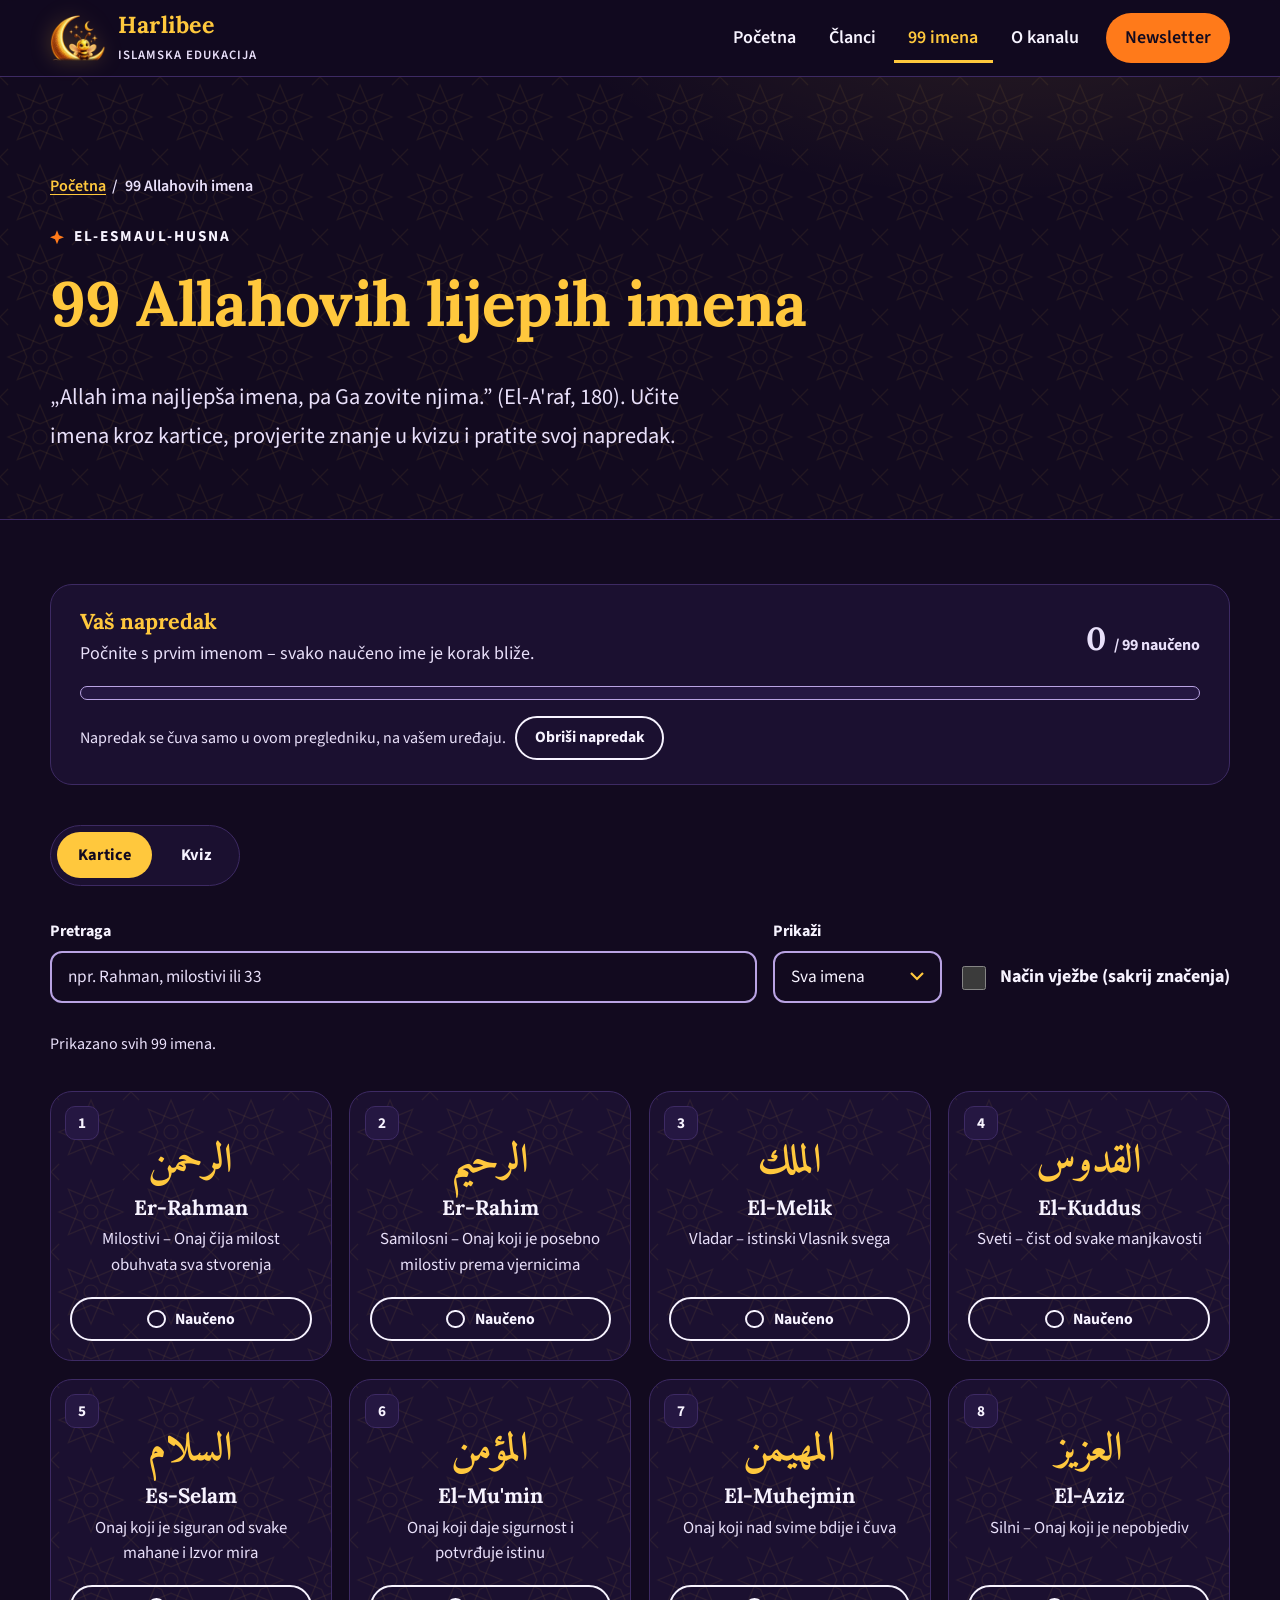
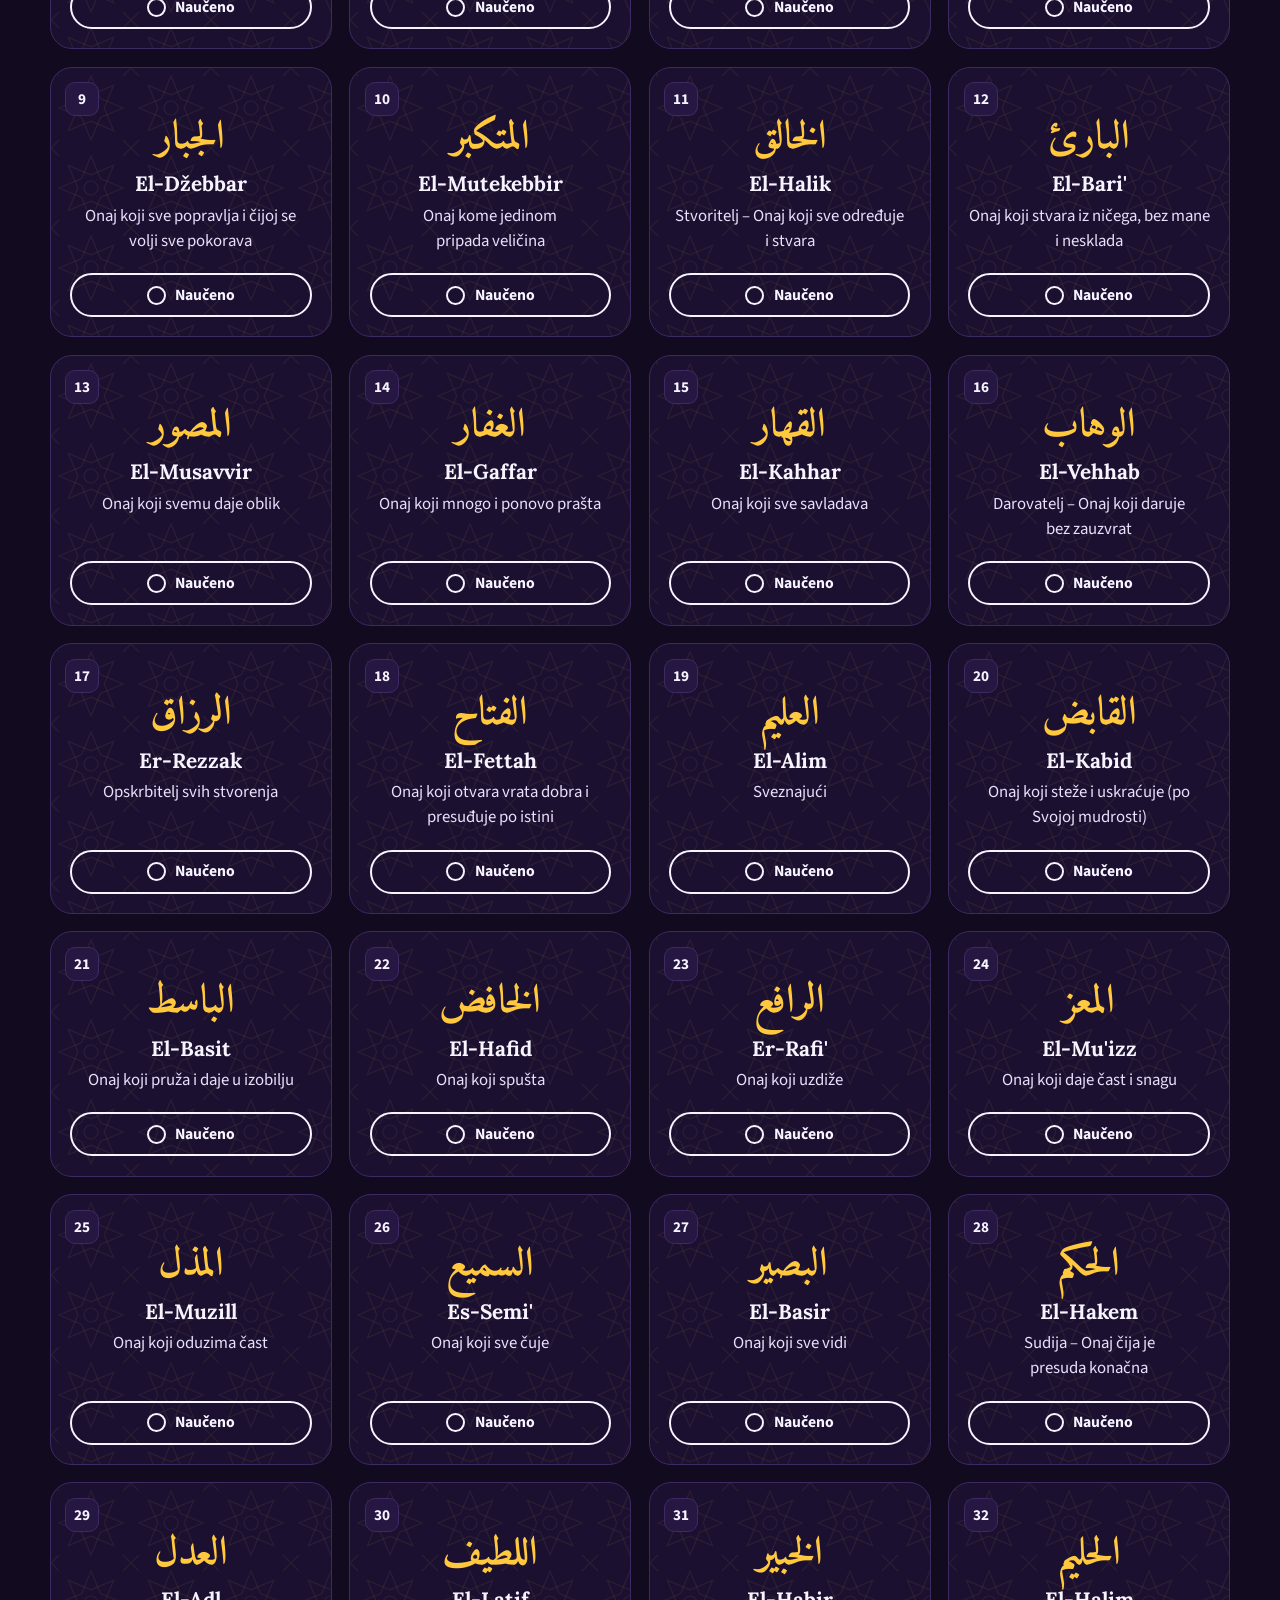
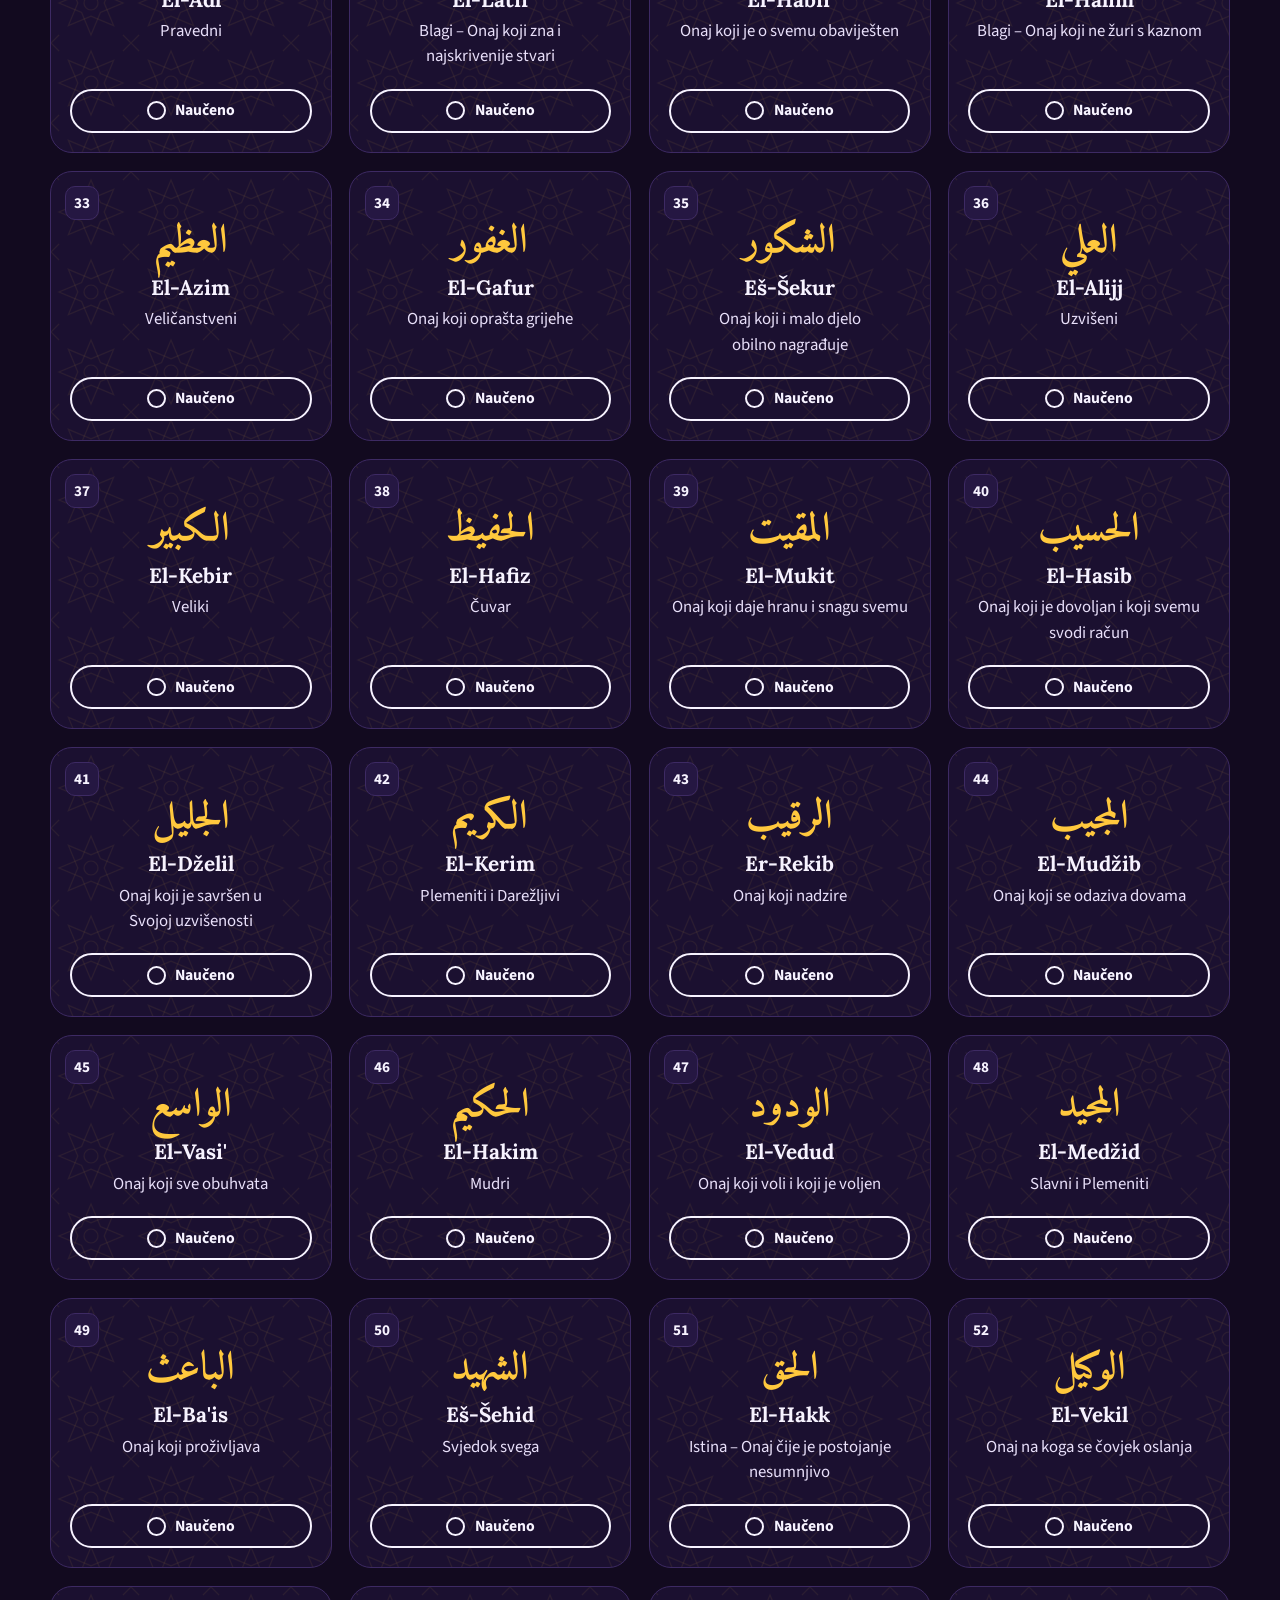
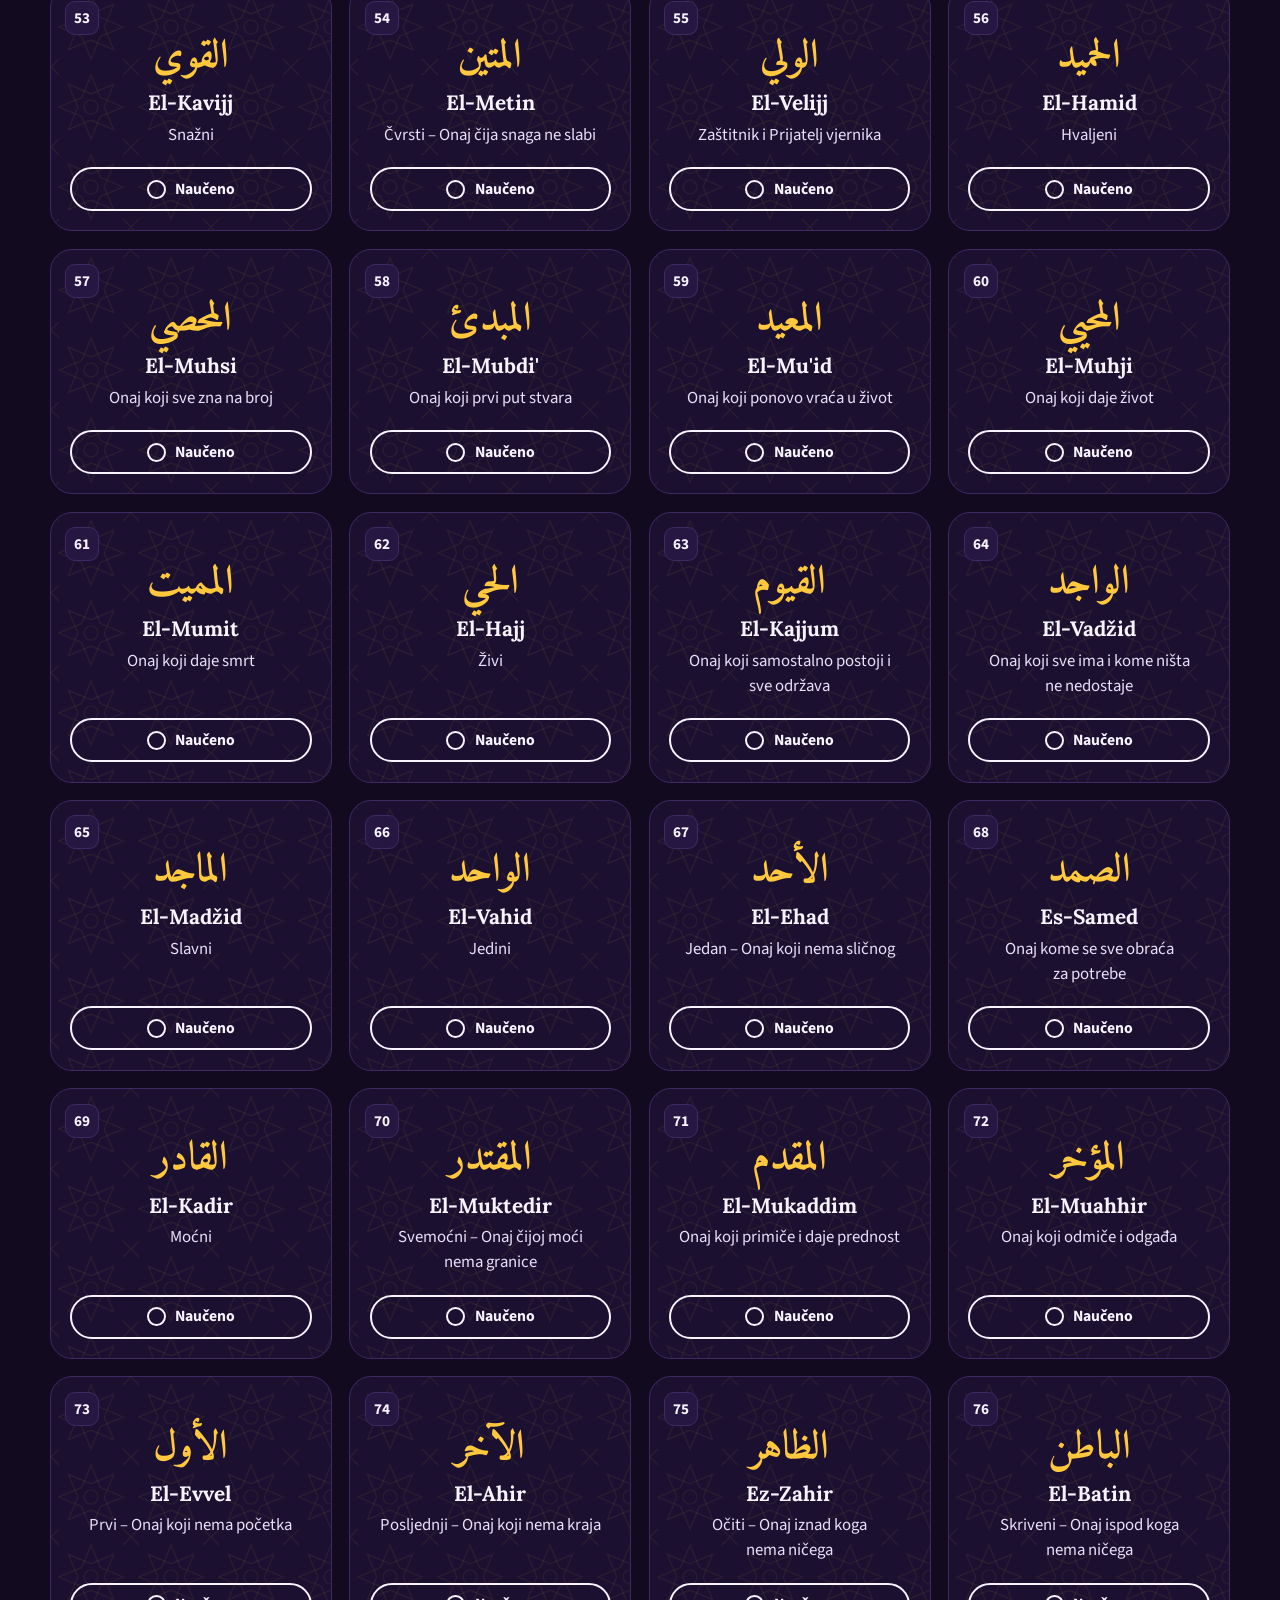
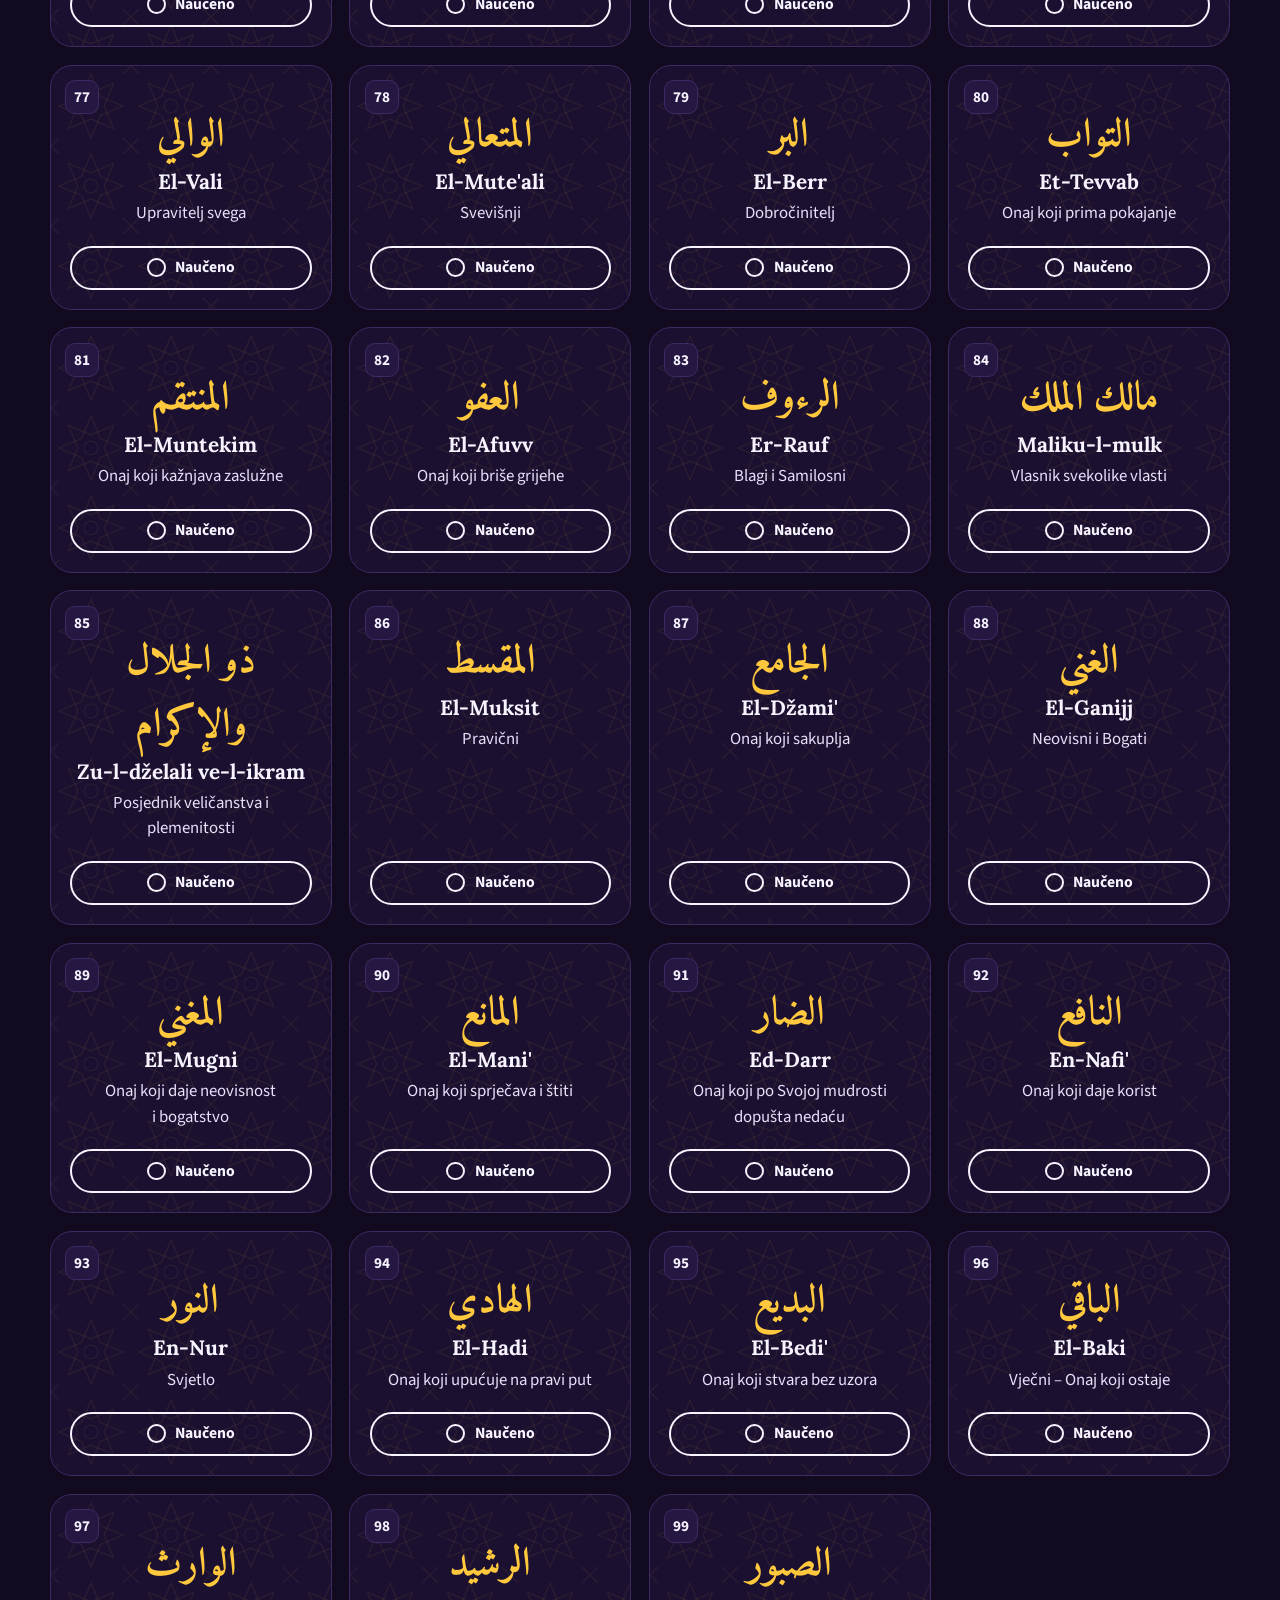
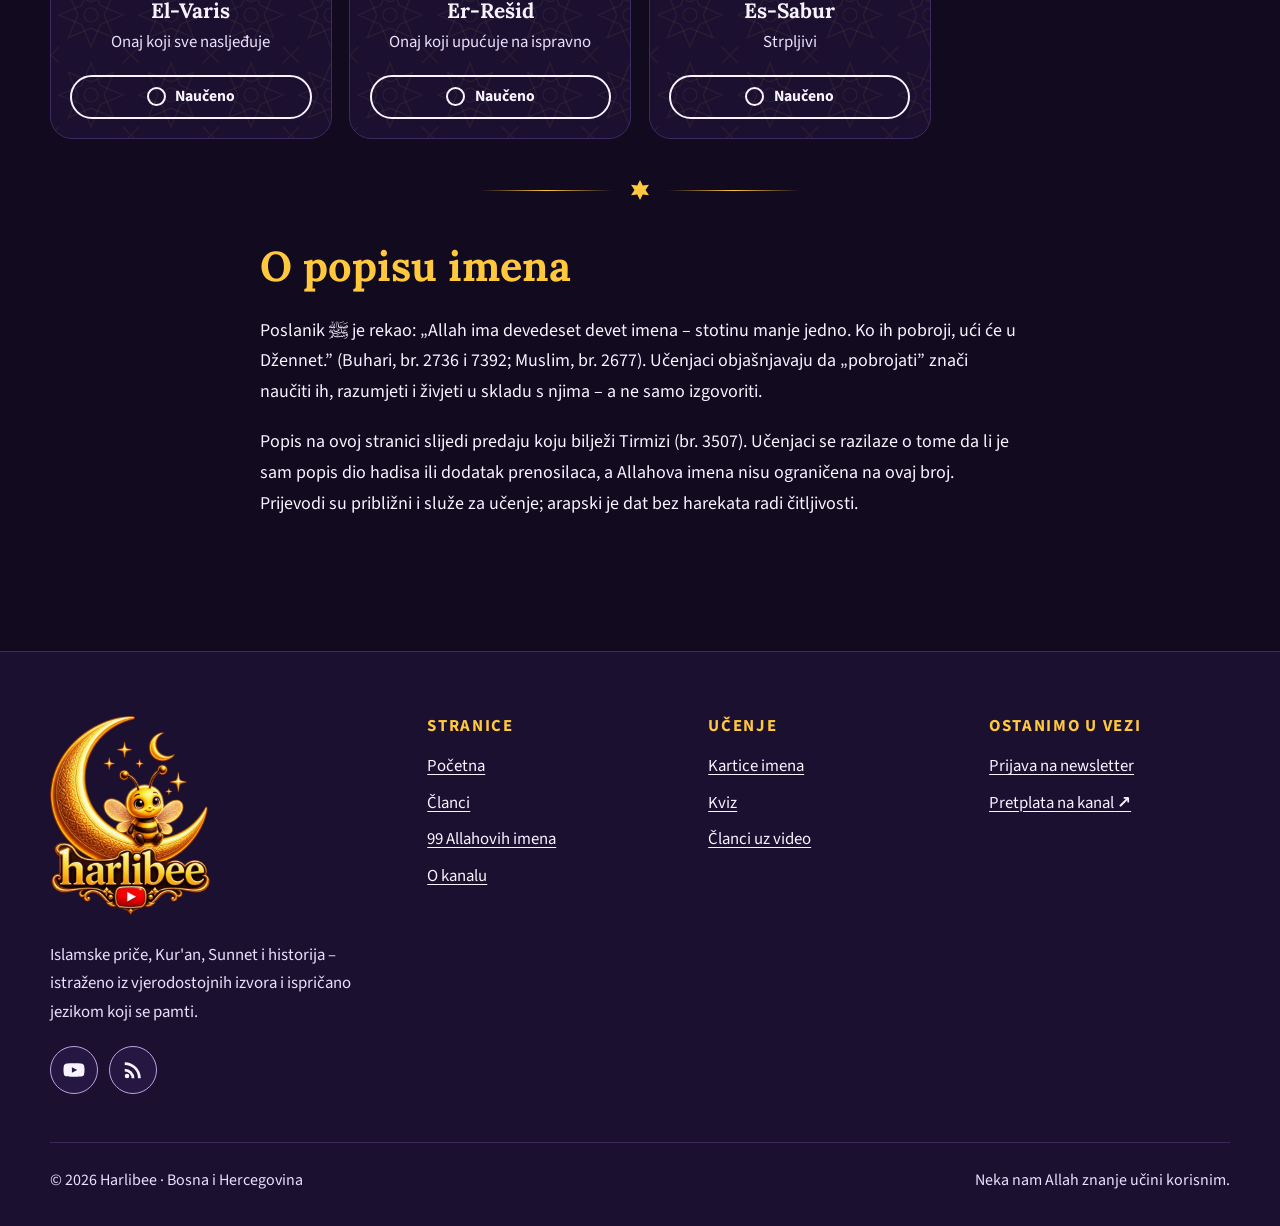
==== commit 4808c753: "Pravi logo kanala umjesto generičkog znaka - Zaglavlje: pčelica na polumjesecu (izrez bez natpisa, č" ====
--- a/99-imena/index.html
+++ b/99-imena/index.html
@@ -8,7 +8,8 @@
   <link rel="canonical" href="https://br0nhi.github.io/harlibee/99-imena/">
   <meta name="theme-color" content="#120A1F">
   <meta name="color-scheme" content="dark">
-  <link rel="icon" href="../favicon.svg" type="image/svg+xml">
+  <link rel="icon" href="../assets/img/favicon-32.png" sizes="32x32" type="image/png">
+  <link rel="icon" href="../assets/img/favicon-192.png" sizes="192x192" type="image/png">
   <link rel="apple-touch-icon" href="../assets/img/apple-touch-icon.png">
   <link rel="manifest" href="../site.webmanifest">
 
@@ -48,7 +49,7 @@
       "@id": "https://br0nhi.github.io/harlibee/#organizacija",
       "name": "Harlibee",
       "url": "https://br0nhi.github.io/harlibee/",
-      "logo": "https://br0nhi.github.io/harlibee/assets/img/apple-touch-icon.png",
+      "logo": "https://br0nhi.github.io/harlibee/assets/img/favicon-512.png",
       "sameAs": [
         "https://www.youtube.com/@harlibee"
       ]
@@ -62,7 +63,7 @@
   <header class="site-header">
     <div class="container header-inner">
       <a class="brand" href="../">
-        <img src="../assets/img/logo.svg" alt="" width="44" height="44">
+        <img src="../assets/img/logo-mark.webp" alt="" width="56" height="56">
         <span><span class="brand-name">Harlibee</span><span class="brand-tag">Islamska edukacija</span></span>
       </a>
       <button class="nav-toggle" type="button" aria-expanded="false" aria-controls="site-nav">
@@ -155,11 +156,10 @@
     <div class="container">
       <div class="footer-grid">
         <div>
-          <a class="brand" href="../">
-            <img src="../assets/img/logo.svg" alt="" width="44" height="44">
-            <span class="brand-name">Harlibee</span>
+          <a class="footer-logo" href="../">
+            <img src="../assets/img/logo.webp" alt="Harlibee – početna stranica" width="160" height="199" loading="lazy">
           </a>
-          <p class="mt-2">Islamske priče, Kur'an, Sunnet i historija – istraženo iz vjerodostojnih izvora i ispričano jezikom koji se pamti.</p>
+          <p>Islamske priče, Kur'an, Sunnet i historija – istraženo iz vjerodostojnih izvora i ispričano jezikom koji se pamti.</p>
           <div class="social">
             <a href="https://www.youtube.com/@harlibee" target="_blank" rel="noopener"><svg viewBox="0 0 24 24" aria-hidden="true" focusable="false"><path fill="currentColor" d="M23 7.2a3 3 0 0 0-2.1-2.1C19 4.6 12 4.6 12 4.6s-7 0-8.9.5A3 3 0 0 0 1 7.2 31 31 0 0 0 .5 12 31 31 0 0 0 1 16.8a3 3 0 0 0 2.1 2.1c1.9.5 8.9.5 8.9.5s7 0 8.9-.5a3 3 0 0 0 2.1-2.1 31 31 0 0 0 .5-4.8 31 31 0 0 0-.5-4.8zM9.7 15.1V8.9l5.8 3.1z"/></svg><span class="visually-hidden">Harlibee na YouTubeu (novi prozor)</span></a>
             <a href="https://www.youtube.com/feeds/videos.xml?channel_id=UClXAOFnoNj5lPWU11vw2Rqw" target="_blank" rel="noopener"><svg viewBox="0 0 24 24" aria-hidden="true" focusable="false" fill="currentColor"><circle cx="5.5" cy="18.5" r="2.5"/><path d="M3 10.5v3a7.5 7.5 0 0 1 7.5 7.5h3A10.5 10.5 0 0 0 3 10.5zM3 3.5v3A14.5 14.5 0 0 1 17.5 21h3A17.5 17.5 0 0 0 3 3.5z"/></svg><span class="visually-hidden">RSS feed novih videa (novi prozor)</span></a>
--- a/assets/css/style.css
+++ b/assets/css/style.css
@@ -182,7 +182,7 @@
 
 .brand { display: inline-flex; align-items: center; gap: .75rem; text-decoration: none; color: var(--text); }
 .brand:hover { text-decoration: none; }
-.brand img { width: 44px; height: 44px; }
+.brand img { width: 56px; height: 56px; filter: drop-shadow(0 0 10px rgba(255, 200, 61, .25)); }
 .brand-name { font: 700 1.45rem/1 var(--font-head); color: var(--gold); letter-spacing: .01em; }
 .brand-tag { display: block; font: 600 .8rem/1.2 var(--font-body); color: var(--text-soft); letter-spacing: .08em; text-transform: uppercase; margin-top: .25rem; }
 
@@ -533,7 +533,7 @@
 .about-grid { display: grid; grid-template-columns: 1fr 1.3fr; gap: clamp(2rem, 6vw, 5rem); align-items: start; }
 @media (max-width: 860px) { .about-grid { grid-template-columns: 1fr; } }
 .about-portrait { position: sticky; top: 7rem; padding: 2rem; border-radius: var(--radius-lg); background: var(--pattern), var(--surface); border: 1px solid var(--gold); text-align: center; }
-.about-portrait img { width: 160px; height: 160px; margin: 0 auto 1.2rem; }
+.about-portrait img { width: min(240px, 100%); height: auto; margin: 0 auto 1.2rem; filter: drop-shadow(0 12px 28px rgba(0, 0, 0, .5)); }
 @media (max-width: 860px) { .about-portrait { position: static; } }
 .values { list-style: none; padding: 0; margin: 0; display: grid; gap: 1rem; }
 .values li { display: flex; gap: 1rem; padding: 1.2rem 1.4rem; border-radius: var(--radius); background: var(--surface); border: 1px solid var(--line); }
@@ -554,6 +554,9 @@
 .footer-grid { display: grid; grid-template-columns: 1.4fr repeat(3, 1fr); gap: 2.5rem; }
 @media (max-width: 860px) { .footer-grid { grid-template-columns: 1fr 1fr; } .footer-grid > :first-child { grid-column: 1 / -1; } }
 @media (max-width: 480px) { .footer-grid { grid-template-columns: 1fr; } }
+.footer-logo { display: inline-block; border-radius: 12px; }
+.footer-logo img { width: 160px; height: auto; }
+.site-footer .footer-logo + p { margin-top: 1rem; }
 .site-footer h2 { font-size: 1.05rem; font-family: var(--font-body); letter-spacing: .1em; text-transform: uppercase; color: var(--gold); margin-bottom: 1rem; }
 .site-footer ul { list-style: none; margin: 0; padding: 0; display: grid; gap: .5rem; }
 .site-footer a { color: var(--text); }
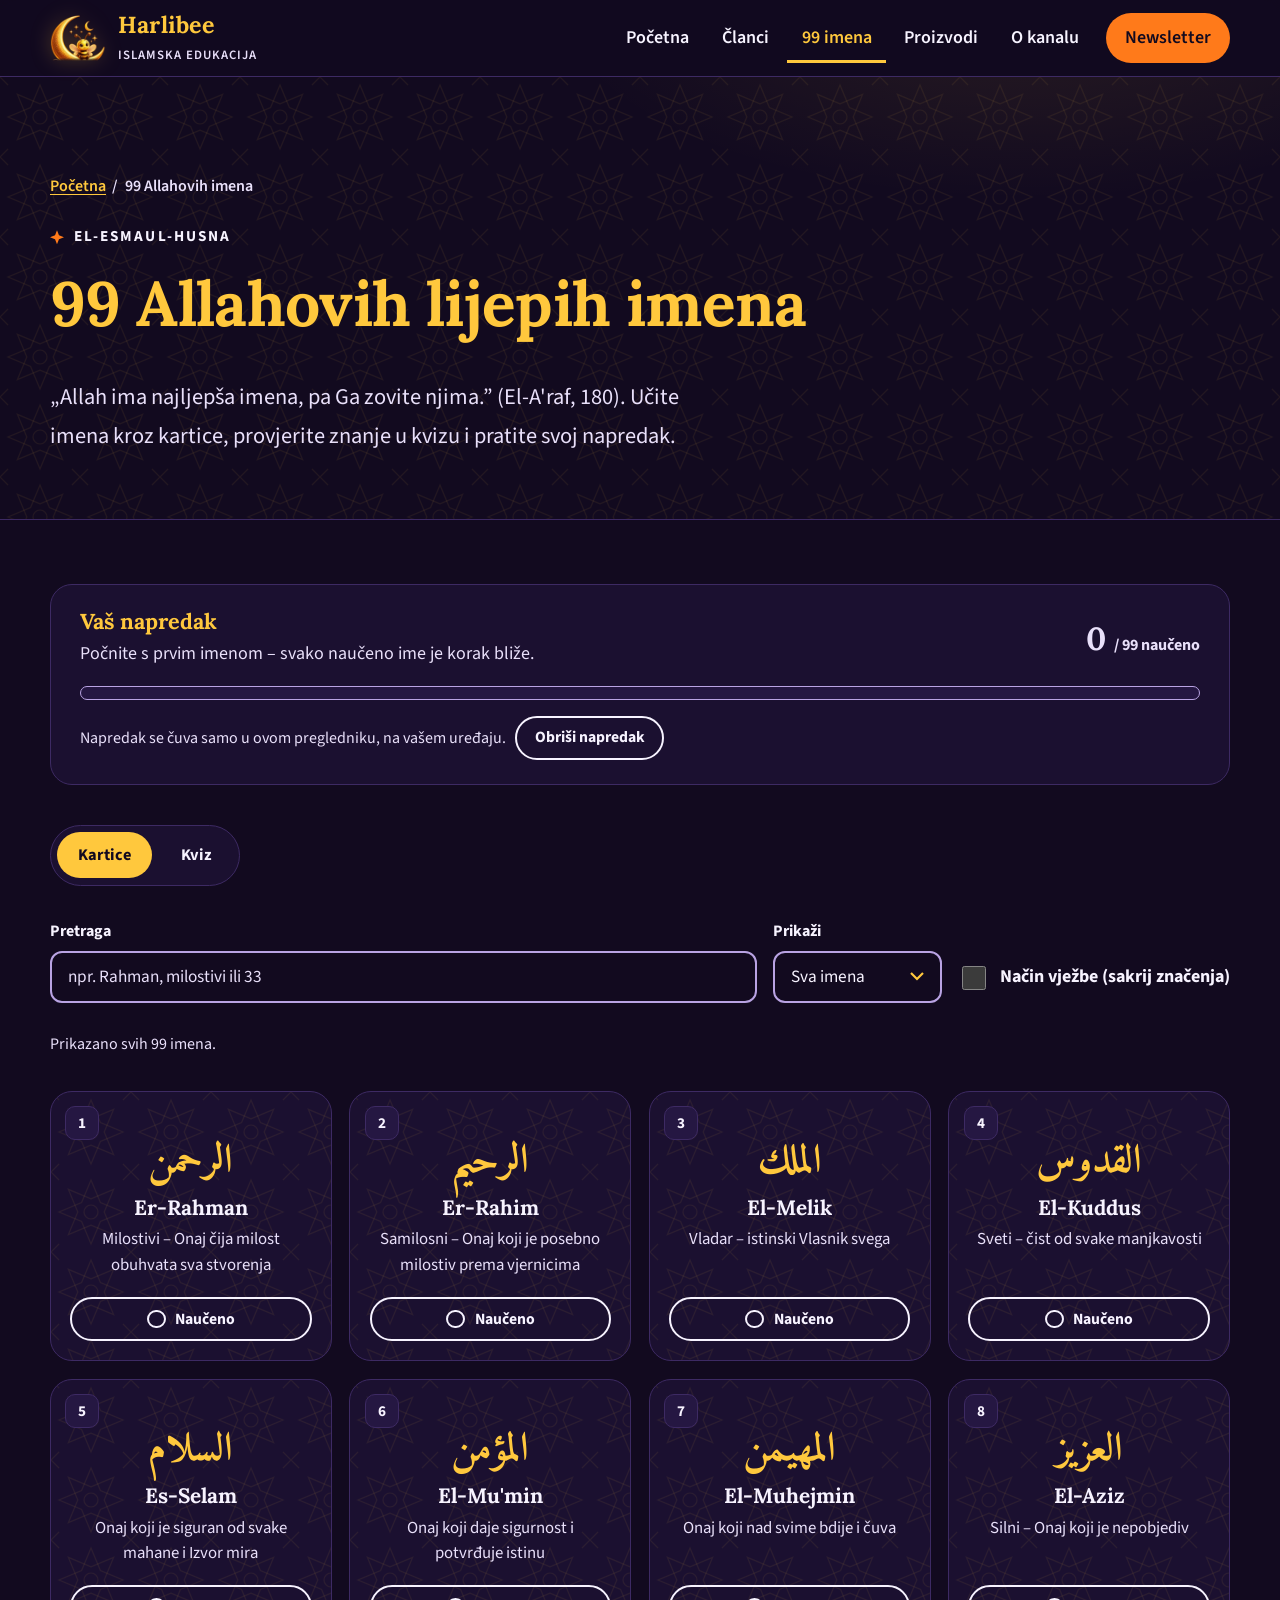
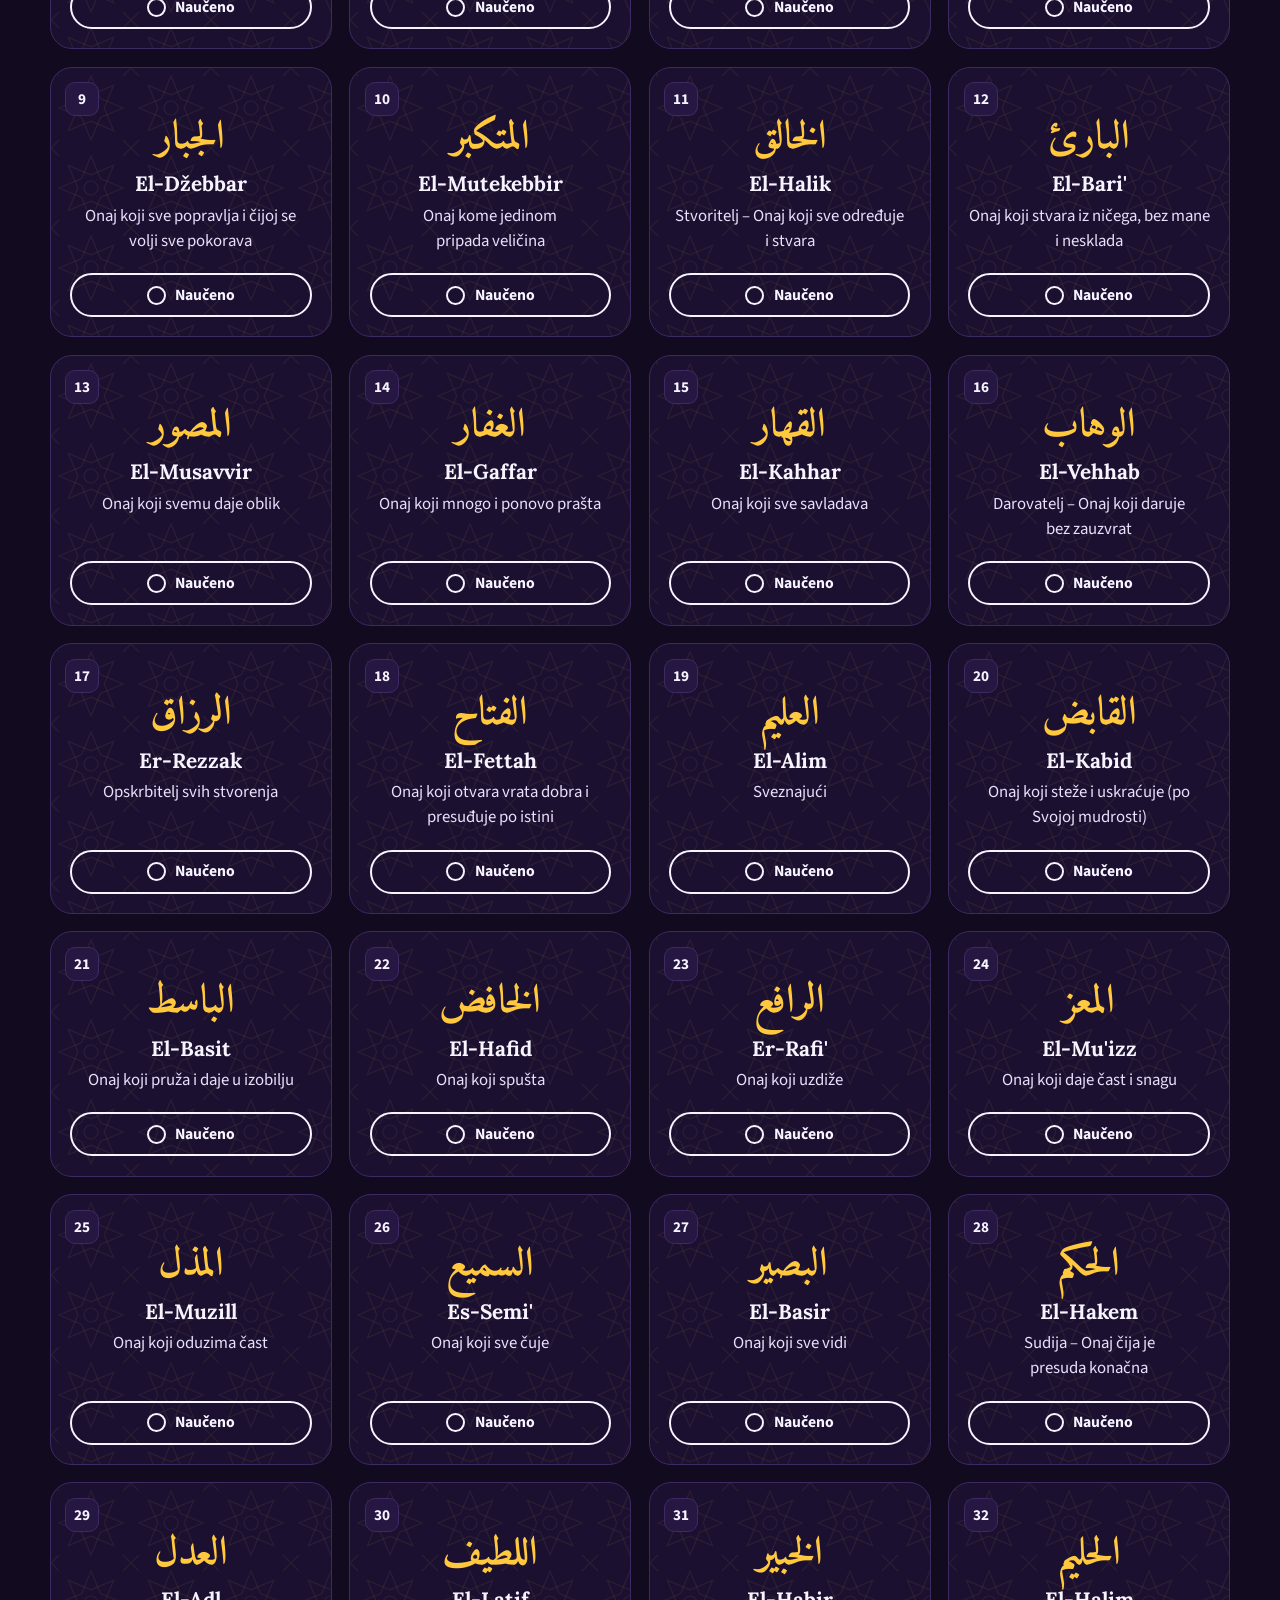
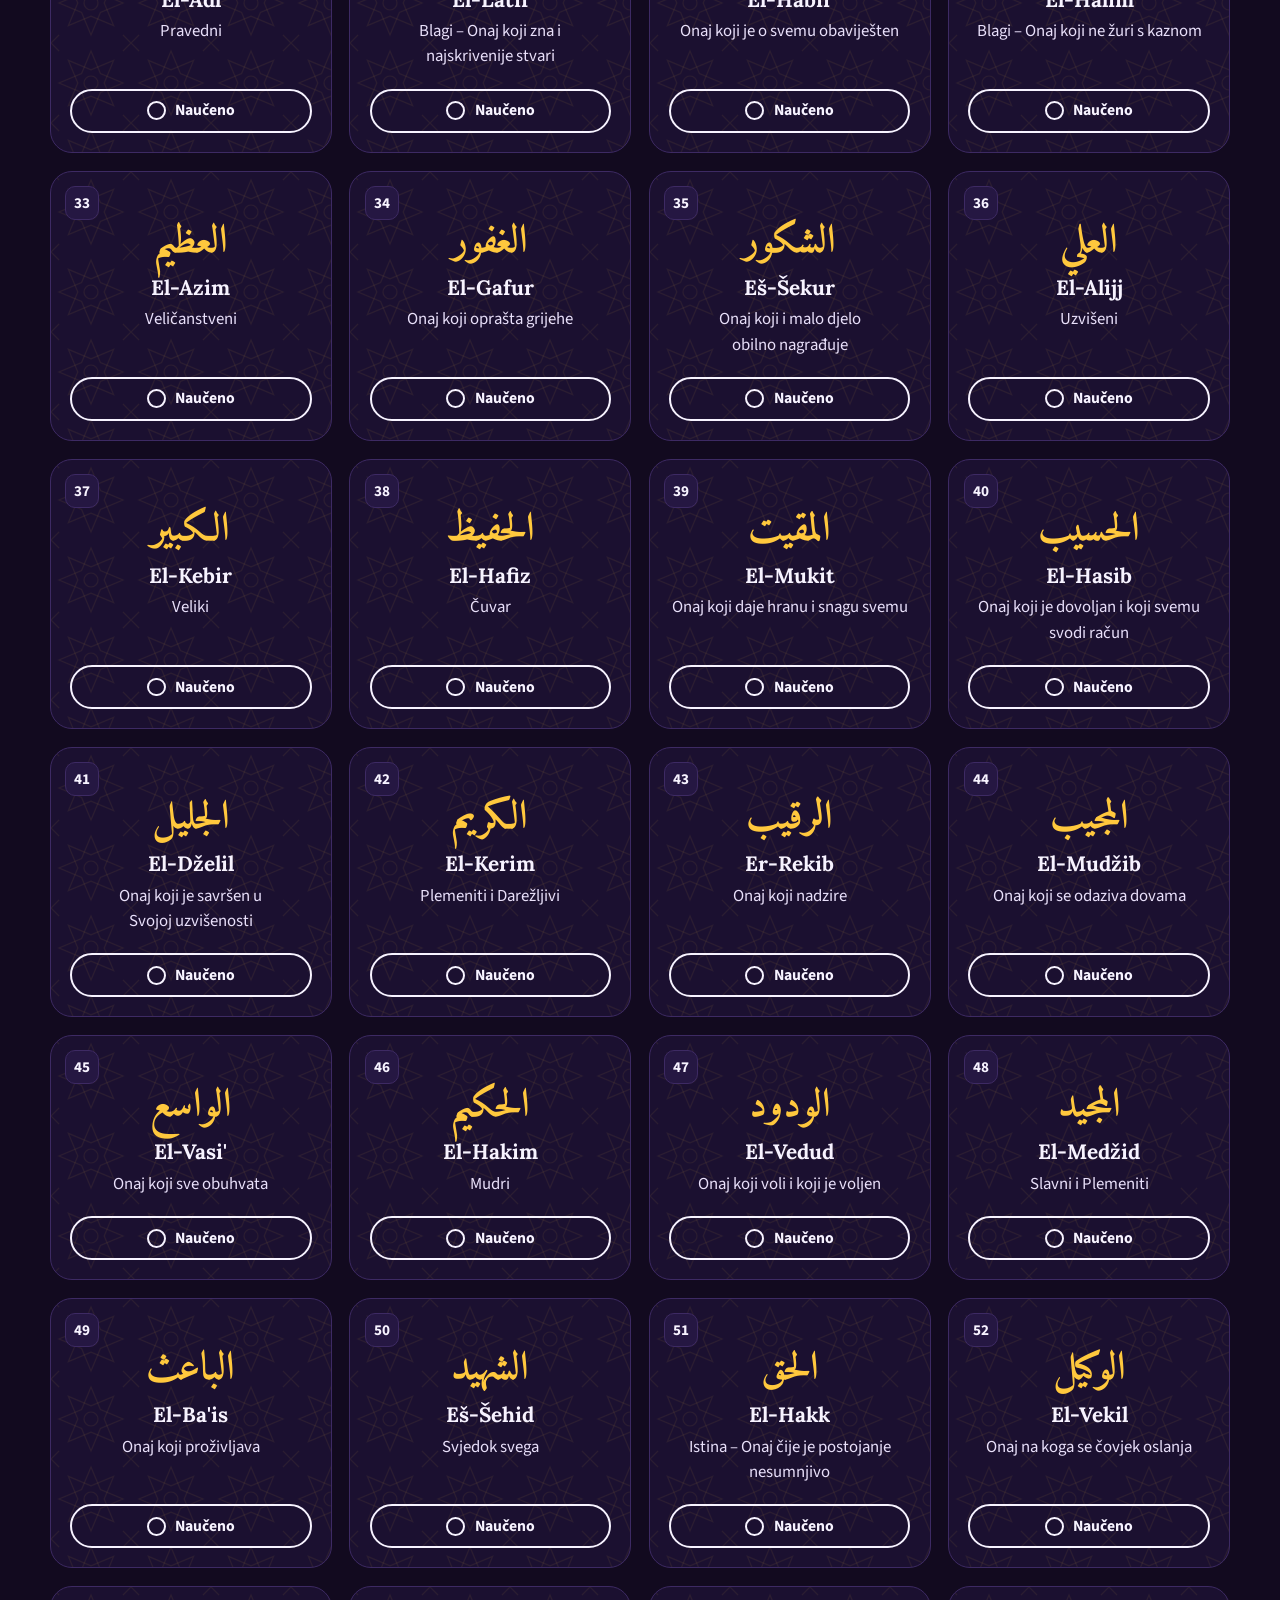
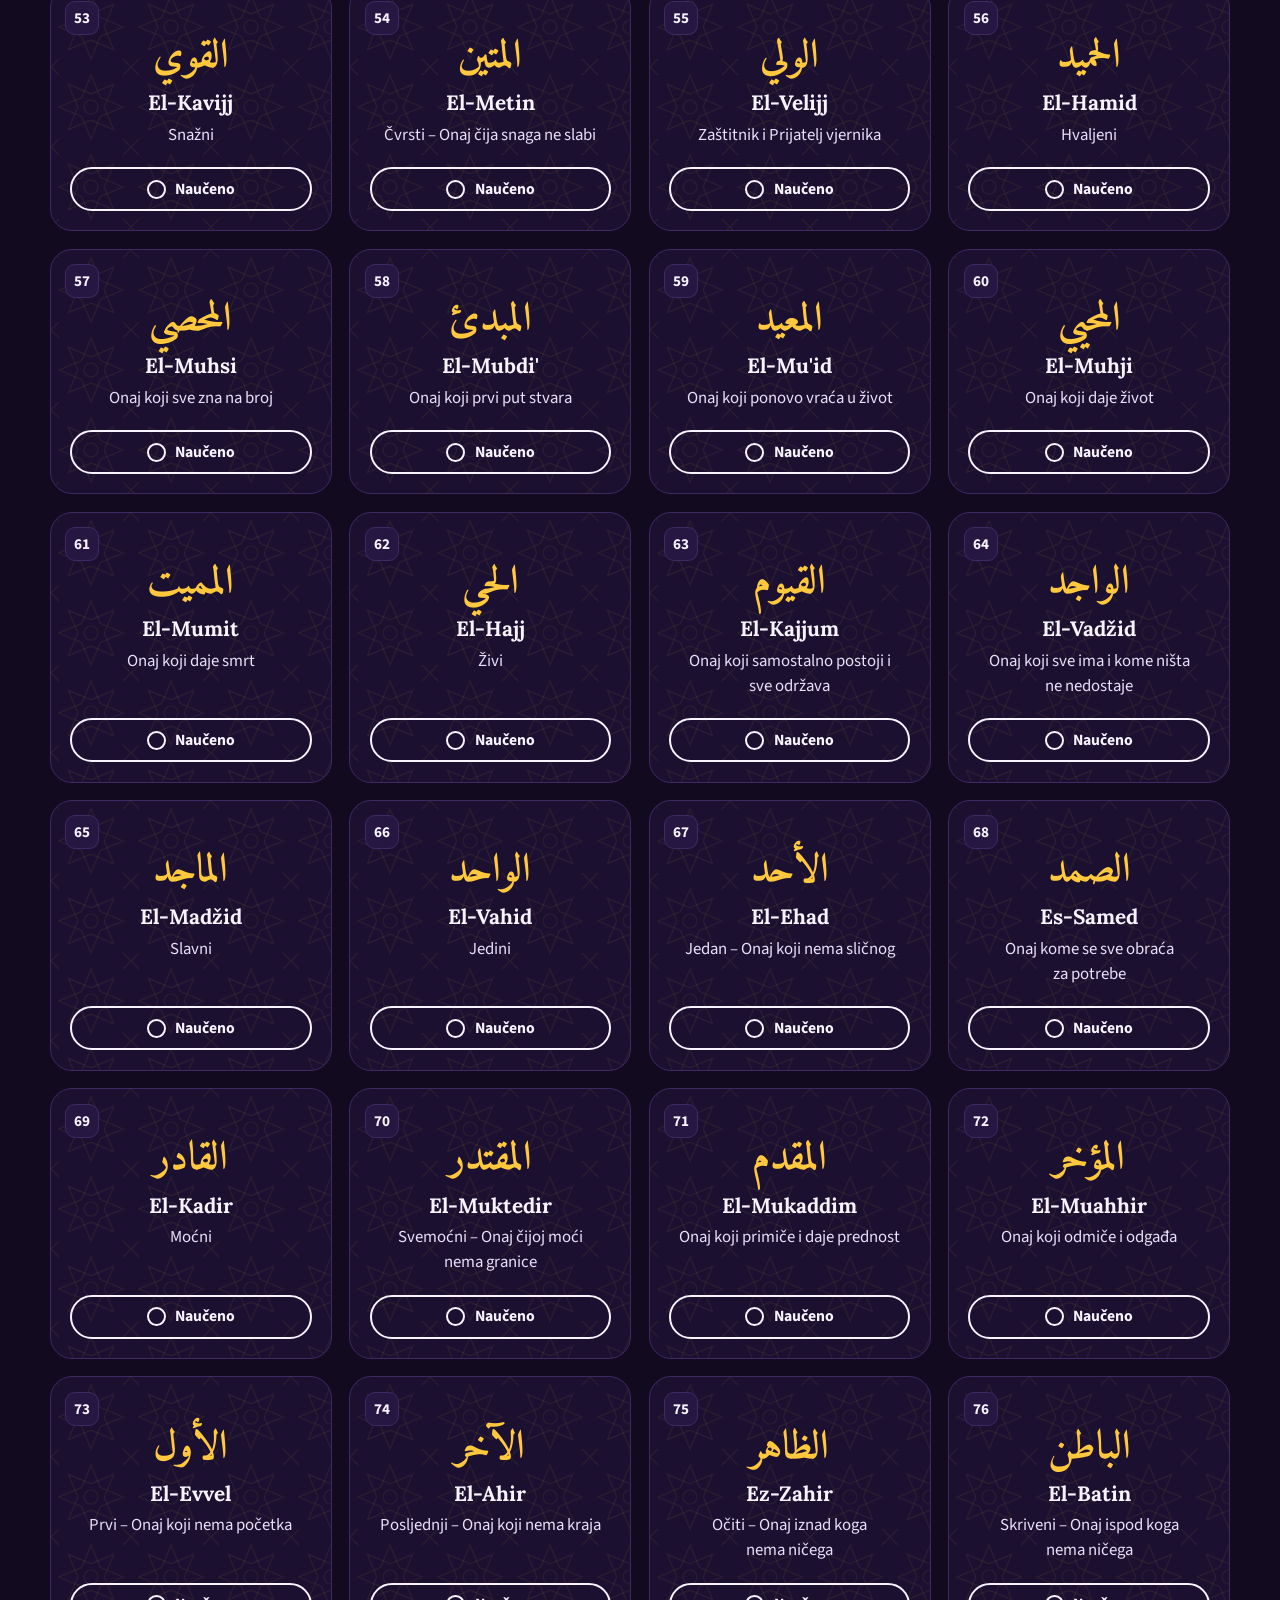
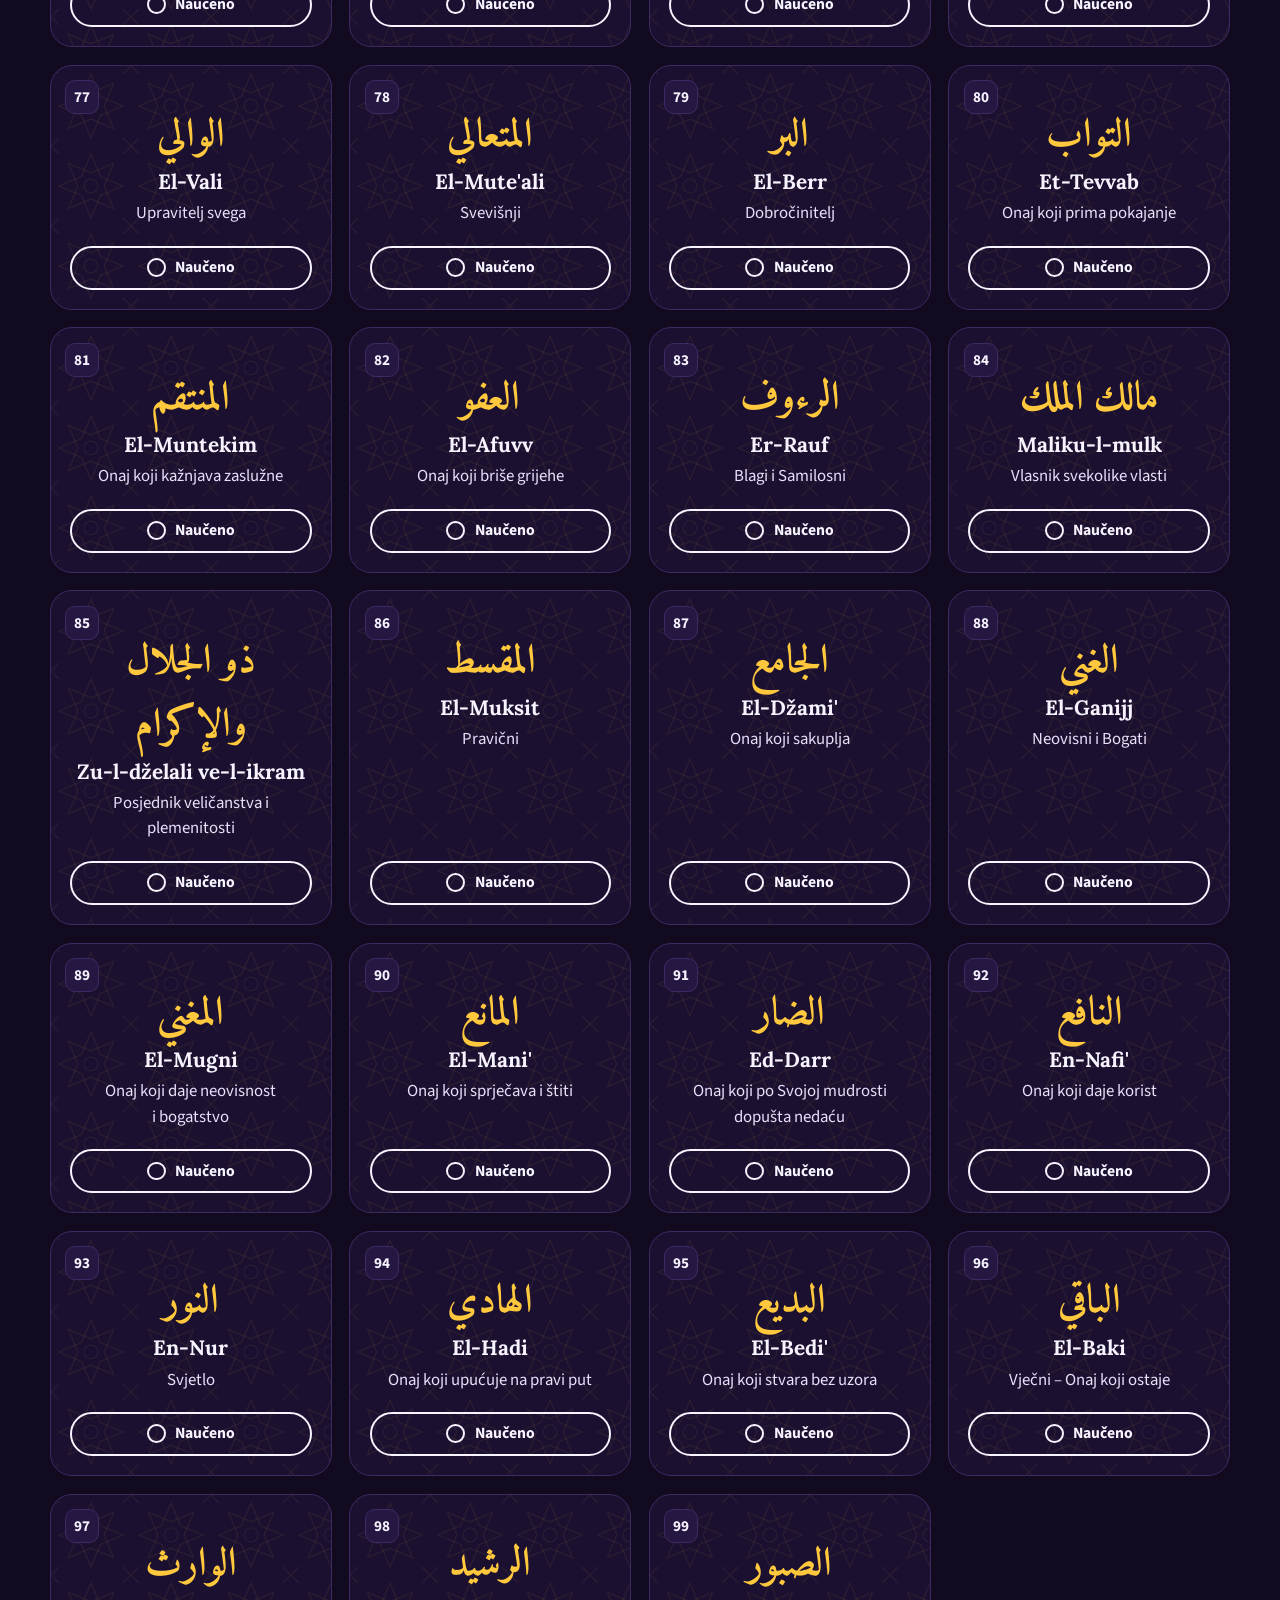
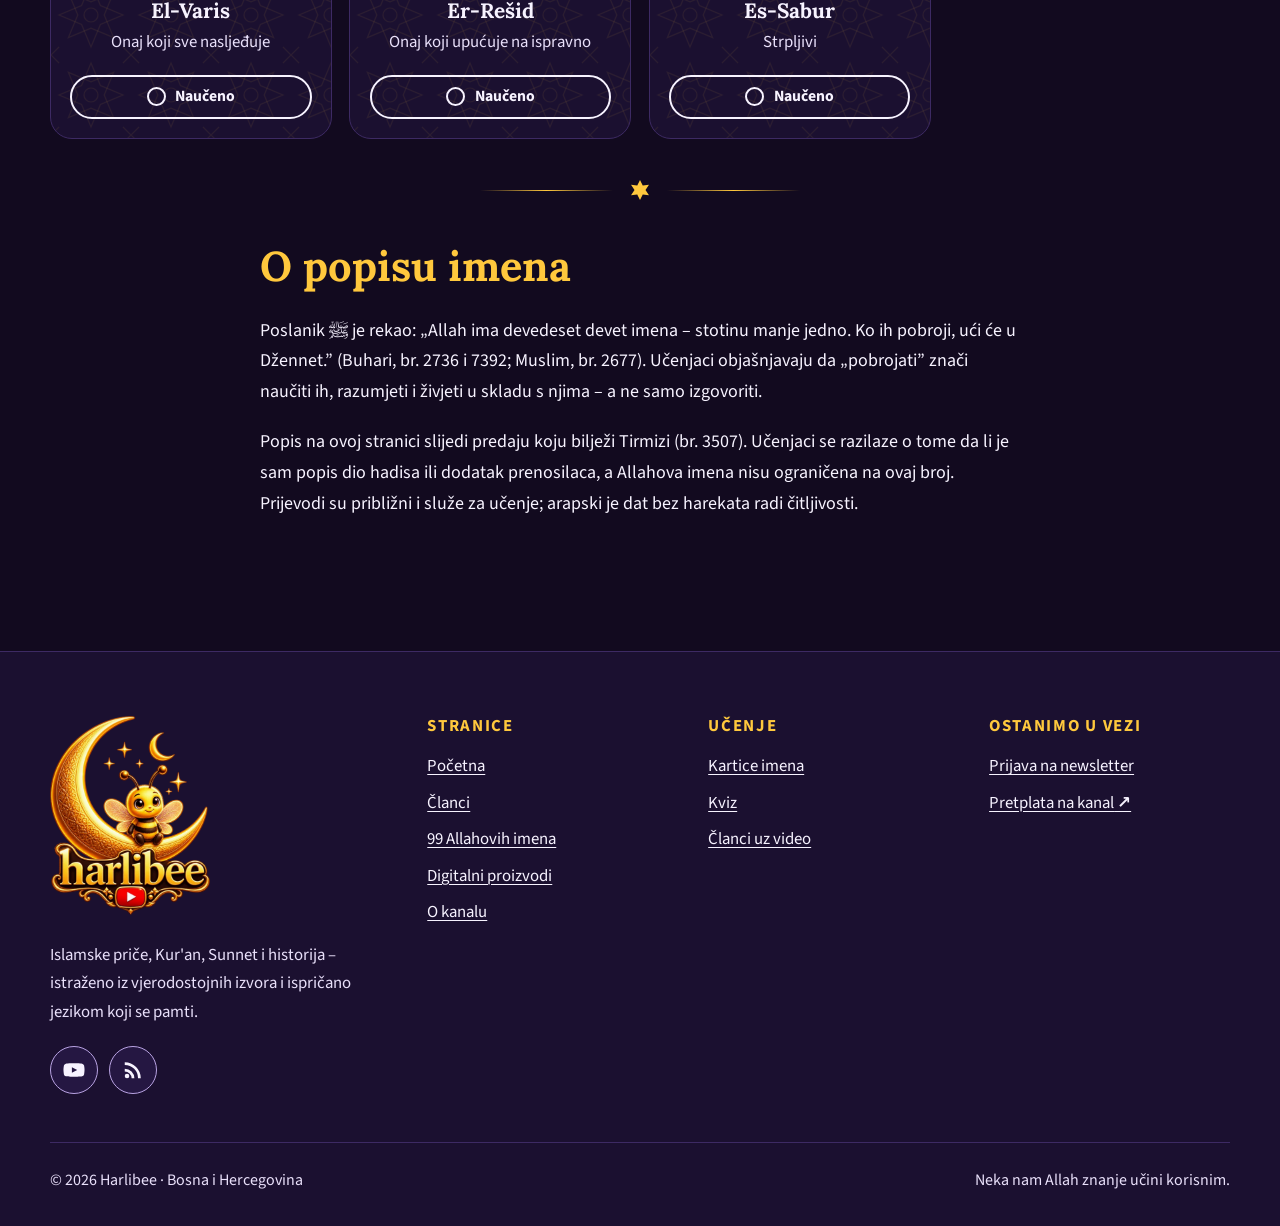
==== commit 912396e9: "Digitalni proizvodi: Dua Passport i Ramazanski planer Nova stranica /proizvodi/ s opisima, cijenama," ====
--- a/99-imena/index.html
+++ b/99-imena/index.html
@@ -75,6 +75,7 @@
           <li><a href="../">Početna</a></li>
           <li><a href="../clanci/">Članci</a></li>
           <li><a href="../99-imena/" aria-current="page">99 imena</a></li>
+          <li><a href="../proizvodi/">Proizvodi</a></li>
           <li><a href="../o-kanalu/">O kanalu</a></li>
           <li class="nav-cta"><a href="../newsletter/">Newsletter</a></li>
         </ul>
@@ -171,6 +172,7 @@
             <li><a href="../">Početna</a></li>
             <li><a href="../clanci/">Članci</a></li>
             <li><a href="../99-imena/">99 Allahovih imena</a></li>
+            <li><a href="../proizvodi/">Digitalni proizvodi</a></li>
             <li><a href="../o-kanalu/">O kanalu</a></li>
           </ul>
         </nav>
--- a/assets/css/style.css
+++ b/assets/css/style.css
@@ -506,6 +506,30 @@
 .stat b { display: block; font: 700 1.6rem var(--font-head); color: var(--gold); }
 .stat span { font-size: .98rem; font-weight: 600; color: var(--text-soft); }
 
+/* ---------- Digitalni proizvodi ---------- */
+.product-card { padding: 0; overflow: hidden; }
+.product-cover { width: 100%; height: auto; aspect-ratio: 4 / 3; object-fit: contain; background: var(--surface-2); border-bottom: 1px solid var(--line); }
+.product-body { padding: 1.4rem 1.6rem 1.7rem; display: flex; flex-direction: column; gap: .6rem; flex: 1; }
+.product-body h3 { margin: 0; }
+.product-body .meta, .product-info .meta { margin: 0; }
+.product-sub { margin: 0; font-weight: 600; color: var(--text); }
+.product-body > p:not(.meta):not(.product-sub) { margin: 0; }
+.product-buy { display: flex; flex-wrap: wrap; align-items: center; gap: .8rem 1.4rem; margin: .6rem 0 .2rem; }
+.product-body .product-buy { margin-top: auto; padding-top: .6rem; }
+.product-price { margin: 0; font: 700 1.9rem/1 var(--font-head); color: var(--gold); }
+.product-detail + .product-detail { border-top: 1px solid var(--line); }
+.product-grid { display: grid; grid-template-columns: 1fr 1.1fr; gap: clamp(2rem, 5vw, 4rem); align-items: start; }
+.product-gallery { display: grid; gap: 1rem; position: sticky; top: 6.5rem; }
+.product-gallery img { width: 100%; height: auto; border-radius: var(--radius-lg); border: 1px solid var(--line); background: var(--surface-2); }
+.product-info h2 { margin: .8rem 0 .3rem; }
+.product-info .product-buy { margin: 1.4rem 0 1.6rem; }
+.product-prose { font-size: 1.1rem; }
+.product-prose h3 { margin-top: 1.6em; font-size: 1.25rem; }
+@media (max-width: 860px) {
+  .product-grid { grid-template-columns: 1fr; }
+  .product-gallery { position: static; }
+}
+
 /* ---------- Newsletter ---------- */
 .newsletter {
   padding: clamp(2rem, 5vw, 3.5rem); border-radius: var(--radius-lg);
